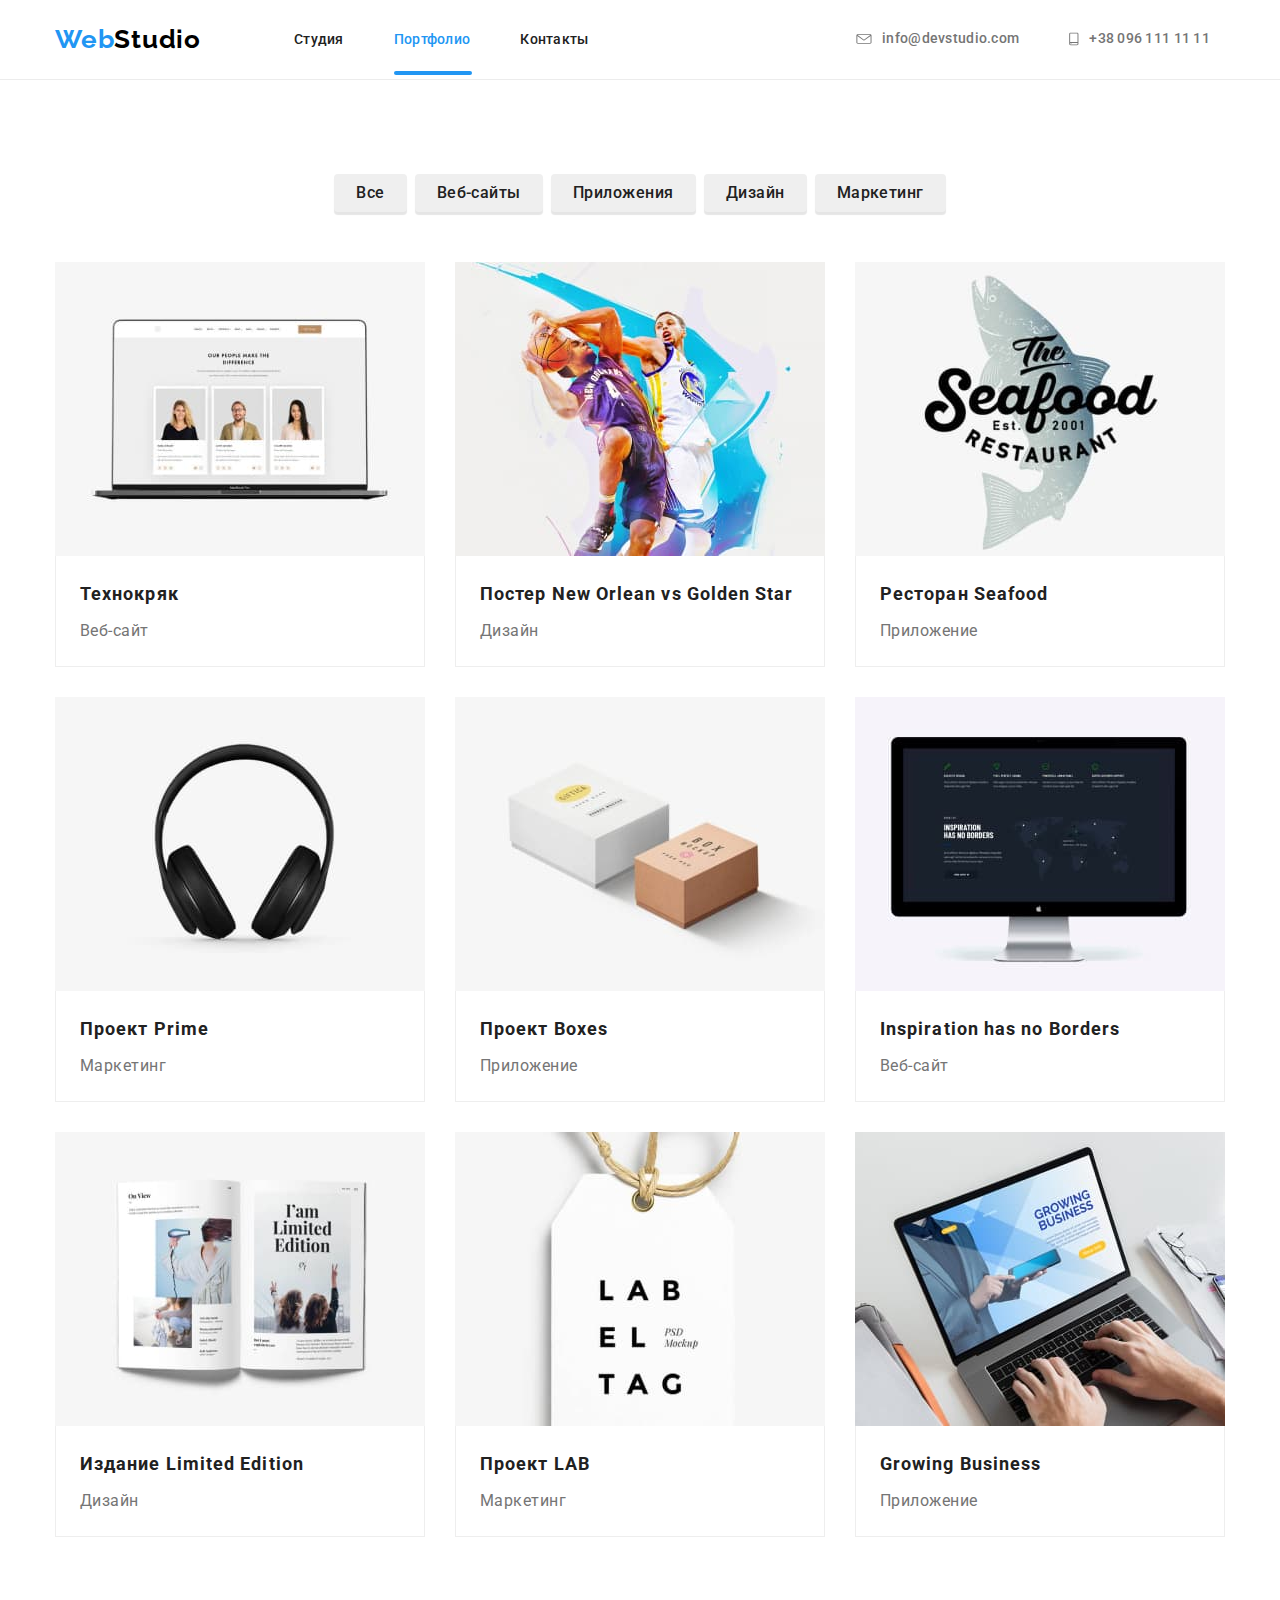
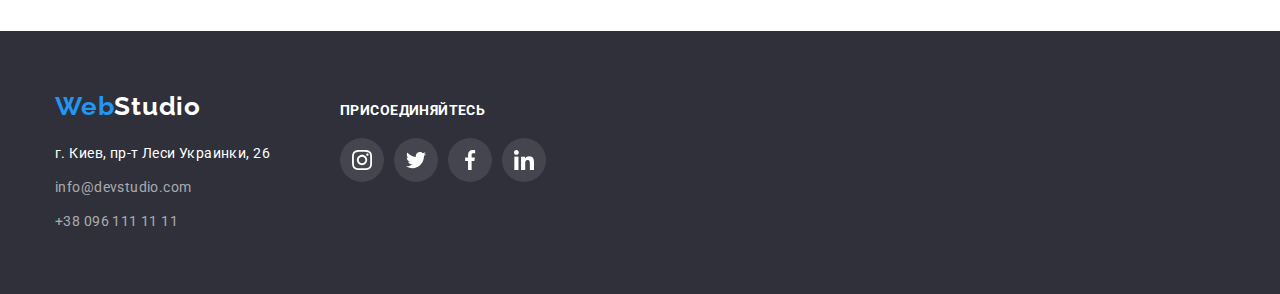
==== portfolio.html @ dc76d2a0 "add" ====
<!DOCTYPE html>
<html lang="ru">
  <head>
    
    <meta charset="UTF-8" />
    <meta http-equiv="X-UA-Compatible" content="IE=edge" />
    <meta name="viewport" content="width=device-width, initial-scale=1.0" />
    <title>portfolio</title>
    <link rel="preconnect" href="https://fonts.googleapis.com" />
    <link rel="preconnect" href="https://fonts.gstatic.com" crossorigin />
    <link
      href="https://fonts.googleapis.com/css2?family=Raleway:wght@700&family=Roboto:wght@400;500;700;900&display=swap"
      rel="stylesheet"
      />
      <link
      rel="stylesheet"
      href="https://cdn.jsdelivr.net/npm/modern-normalize@1.1.0/modern-normalize.min.css"
    />
    <link rel="stylesheet" href="./css/styles.css" />
  </head>
  <body>
   
    <!--header  -->

    <header class="portfolio-page-header">
      <div class="container header-container">
        <nav class="page-nav">
          <a class="logo-header link" href="./index.html" lang="en"
            >Web<span class="logo-color-header">Studio</span></a>
          <ul class="menu list">
            <li class="menu-item">
              <a class="menu-link link" href="./index.html">Студия</a>
            </li>
            <li class="menu-item">
              <a class="menu-link link current portfolio" href="">Портфолио</a>
            </li>
            <li class="menu-item">
              <a class="menu-link link" href="">Контакты</a>
            </li>
          </ul>
        </nav>

        <ul class="menu list">
          <li class="menu-item">
             <a class="contact-email link" href="mailto:info@devstudio.com">
            <svg class="social-list-icons" width="16" height="12">
              <use href="./images/sprite.svg#icon-envelope"></use>
            </svg> info@devstudio.com</a>
           
          </li>
          <li class="menu-item">
            <a class="contact-phone-number link" href="tel:+380961111111">
            <svg class="social-list-icons" width="10px" height="16px">
              <use href="./images/sprite.svg#icon-smartphone"></use>
            </svg>
            +38 096 111 11 11</a>
          </li>
        </ul>
      </div>
    </header>
   
    <!-- portfolio hero -->

    <main>
      <section class="section">
        <div class="container">
      <ul class="list portfolio-list-hero">
        <li class="portfolio-menu-item">
          <button class="portfolio-btn" type="button">Все</button>
        </li>
        <li class="portfolio-menu-item">
          <button class="portfolio-btn" type="button">Веб-сайты</button>
        </li>
        <li class="portfolio-menu-item">
          <button class="portfolio-btn" type="button">Приложения</button>
        </li>
        <li class="portfolio-menu-item">
          <button class="portfolio-btn" type="button">Дизайн</button>
        </li>
        <li class="portfolio-menu-item">
          <button class="portfolio-btn" type="button">Маркетинг</button>
        </li>
      </ul>
                 <!--========= portfolio projects====== -->

      <ul class="list portfolio-lists">
        <li class="portfolio-project-lists">
         <a class="link team-list-link-wrapper" href=""> 
          <div class="team-list-img-wrapper"> <img src="./images/portfolio/projects/технокряк.jpg" alt="технокряк" width="370"
          height="294"
        </li>
        <p class="overlay"> Ресурс пропонує комплексні пропозиції з різним рівнем функціоналу та сервісів. Все це дозволить відвідувачу отримати вичерпні відомості про компанію чи приватну особу.
        </p>
          </div> 
        <div class="project-name-cards">
          <h2 class="project-name">Технокряк</h2>
          <p class="project-category">Веб-сайт</p>
        </div> 
         </a>

        <li class="portfolio-project-lists">
         <a class="link" href=""> <img src="./images/portfolio/projects/постер.jpg" alt="постер" width="370" height="294" 
        </li>
        <div class="project-name-cards">
          <h2 class="project-name">Постер <span lang="en"> New Orlean vs Golden Star </span></h2>
          <p class="project-category">Дизайн</p>
        </div>
        </a>
        <li class="portfolio-project-lists">
          <a class="link" href=""> <img src="./images/portfolio/projects/лого-ресторана.jpg" alt="логотип лого-ресторана"
          width="370" height="294"
        </li>

        <div class="project-name-cards">
          <h2 class="project-name">Ресторан <span lang="en">Seafood</span></h2>
          <p class="project-category">Приложение</p>
        </div>
        </a>
        <li class="portfolio-project-lists">
          <a class="link" href=""> <img src="./images/portfolio/projects/прайм.jpg" alt="наушники" width="370" height="294"
        </li>
        <div class="project-name-cards">
          <h2 class="project-name">Проект <span lang="en">Prime</span></h2>
          <p class="project-category">Маркетинг</p>
        </div>
        </a>
        <li class="portfolio-project-lists">
          <a class="link" href=""> <img src="./images/portfolio/projects/коробки.jpg" alt="две коробки" width="370"
          height="294"
        </li>
        <div class="project-name-cards">
          <h2 class="project-name">Проект <span lang="en">Boxes</span></h2>
          <p class="project-category">Приложение</p>
        </div>
        </a>
        <li class="portfolio-project-lists">
          <a class="link" href=""> <img src="./images/portfolio/projects/вдохновление.jpg" alt="экран монитора" width="370"
          height="294"
        </li>
        <div class="project-name-cards">
          <h2 class="project-name" class="project-name" lang="en">Inspiration has no Borders</h2>
          <p class="project-category">Веб-сайт</p>
        </div>
        </a>
        <li class="portfolio-project-lists">
         <a class="link" href=""> <img src="./images/portfolio/projects/издание.jpg" alt="развернутый журнал" width="370"
          height="294"
        </li>
        <div class="project-name-cards">
          <h2 class="project-name">Издание <span lang="en">Limited Edition</span></h2>
          <p class="project-category">Дизайн</p>
        </div>
        </a>
        <li class="portfolio-project-lists">
         <a class="link" href=""> <img src="./images/portfolio/projects/лаб.jpg" alt="брелок логотип" width="370"
          height="294"
        </li>
        <div class="project-name-cards">
          <h2 class="project-name">Проект <span lang="en">LAB</span></h2>
          <p class="project-category">Маркетинг</p>
        </div>
        </a>
        <li class="portfolio-project-lists">
          <a class="link" href=""> <img src="./images/portfolio/projects/макбук.jpg" alt="работающий макбук" width="370"
          height="294"
        </li>
        <div class="project-name-cards">
          <h2 class="project-name" lang="en">Growing Business</h2>
          <p class="project-category">Приложение</p>
        </div>
        </a>
      </ul>
      </div>
      </section>
    </main>
    
                      <!-- footer -->

    <footer class="footer-color">
      <div class="container footer-container">
        <div>
      <a class="logo-footer" href="WebStudio./index.html" lang="en"
        >Web<span class="logo-color-footer">Studio</span>
      </a>

      <address>
        <ul class="list-menu">
          <li class="footer-menu-item">
            <a
              class="contacts link"
              href="https://goo.gl/maps/xcYjVPtmM2zp14ST6"
              target="_blank"
              rel="noopener noreferrer"
              >г. Киев, пр-т Леси Украинки, 26</a
            >
          </li>
          <li class="footer-menu-item">
            <a class="contact-detail link" href="mailto:info@devstudio.com">info@devstudio.com</a>
          </li>
          <li class="footer-menu-item">
            <a class="contact-detail link" href="tel:+380961111111">+38 096 111 11 11</a>
          </li>
        </ul>
      </address>
       </div>
      <div class="footer-social-list-container">
          <p class="footer-paragraph">Присоединяйтесь</p>
          <ul class="footer-social-list">
            <li class="footer-social-list-item">
              <a href="" class="footer-social-list-link">
                <svg class="footer-social-list-icon" width="20" height="20">
                  <use href="./images/sprite.svg#icon-instagram"></use>
                </svg>
              </a>
            </li>
            <li class="footer-social-list-item">
              <a href="" class="footer-social-list-link">
                <svg class="footer-social-list-icon" width="20" height="20">
                  <use href="./images/sprite.svg#icon-twitter"></use>
                </svg>
              </a>
            </li>
            <li class="footer-social-list-item">
              <a href="" class="footer-social-list-link">
                <svg class="footer-social-list-icon" width="20" height="20">
                  <use href="./images/sprite.svg#icon-facebook"></use>
                </svg>
              </a>
            </li>
            <li class="footer-social-list-item">
              <a href="" class="footer-social-list-link">
                <svg class="footer-social-list-icon" width="20" height="20">
                  <use href="./images/sprite.svg#icon-linkedin"></use>
                </svg>
              </a>
            </li>
          </ul>
        </div>
      </div>
    </footer>
    </div>
  </body>
</html>
---- css/styles.css ----
:root {
  --primary-font: 'Roboto', sans-serif;
  --accent-color: #2196f3;
  --transition-dur-and-fun: 250ms cubic-bezier(0.4, 0, 0.2, 1);
}
h1,
h2,
h3,
h4,
p {
  margin-top: 0;
  margin-bottom: 0;
}
ul,
ol {
  margin-top: 0;
  margin-bottom: 0;
  padding-left: 0;
}

img {
  display: block;
}

button {
  cursor: pointer;
}

.section {
  padding-top: 94px;
  padding-bottom: 94px;
}

.list {
  list-style: none;
}
.link {
  text-decoration: none;
}
body {
  font-family: var(--primary-font);
}

.container {
  width: 1200px;
  margin-left: auto;
  margin-right: auto;
  padding-left: 15px;
  padding-right: 15px;
}

/*===== DOCUMENT PAGE ======*/

/* ======== DOCUMENT HEADER ==========*/
.page-header {
  padding-bottom: 24px;
  padding-top: 24px;
  border-bottom: 1px solid #ececec;
}

.header-container {
  display: flex;
  align-items: center;
}

.page-nav {
  display: flex;
  align-items: center;
}

.logo-header {
  font-family: 'Raleway', sans-serif;
  font-weight: 700;
  font-size: 26px;
  line-height: 1.19;
  letter-spacing: 0.03em;
  color: var(--accent-color);
  text-decoration: none;
  margin-right: 93px;
}

.logo-color-header {
  color: #000000;
  /* padding-top: 24px;
        padding-bottom: 24px; */
}

.menu {
  display: flex;
  align-items: center;
  margin-left: auto;
}

.menu-link.current {
  color: var(--accent-color);
}

.menu-item:not(:last-child) {
  margin-right: 50px;
  align-items: center;
}

.menu-link {
  position: relative;
  font-weight: 500;
  font-size: 14px;
  line-height: 1.14;
  letter-spacing: 0.02em;
  color: #212121;
  transition: color var(--transition-dur-and-fun);
}
.menu-link:hover,
.menu-link:focus {
  color: var(--accent-color);
  transition: color var(--transition-dur-and-fun);
}

.current {
  color: var(--accent-color);
}

.contact-email {
  align-items: center;
  font-size: 14px;
  line-height: 1.14;
  letter-spacing: 0.02em;
  color: #757575;
  transition: color var(--transition-dur-and-fun);
}
.contact-email:hover,
.contact-email:focus {
  color: var(--accent-color);
  /* transition: color var(--transition-dur-and-fun); */
}

.contact-phone-number {
  font-size: 14px;
  line-height: 1.14;
  letter-spacing: 0.02em;
  color: #757575;
  padding-right: 15px;
  transition: color var(--transition-dur-and-fun);
}

.contact-phone-number:hover,
.contact-phone-number:focus {
  color: var(--accent-color);
  transition: color var(--transition-dur-and-fun);
}

.social-list-icons {
  align-items: center;
  margin-right: 10px;
  fill: currentColor;
  transition: color var(--transition-dur-and-fun);
}
.social-list-item {
  /* margin-right: 10px; */
  width: 44px;
  height: 44px;
}

.social-list-icons:hover,
.social-list-icons:focus {
  fill: var(--accent-color);
  transition: color var(--transition-dur-and-fun);
}

.studio::after {
  display: block;
  width: 48px;
  height: 4px;
  background-color: #2196f3;
  border-radius: 2px;
  content: '';
  position: absolute;
  bottom: -28px;
}

/* ================  HERO   ========== */

.modal-btn {
  padding-top: 8px;
  padding-bottom: 8px;
  padding-right: 37px;
  padding-left: 37px;
  font-weight: 700;
  font-size: 16px;
  line-height: 1.87;
  color: #ffffff;
  background: var(--accent-color);
  font-family: inherit;
  letter-spacing: 0.06em;
  border-radius: 4px;
  margin-top: 30px;
  transition: var(--transition-dur-and-fun);
  border: none;
}
.modal-btn:hover,
.modal-btn:focus {
  background-color: #188ce8;
  box-shadow: 0px 4px 4px rgba(0, 0, 0, 0.15);
  border-radius: 4px;
  transition: var(--transition-dur-and-fun);
}

.hero-title {
  font-weight: 900;
  font-size: 44px;
  line-height: 1.36;
  letter-spacing: 0.06em;
  text-transform: uppercase;
  color: #ffffff;
  margin-left: auto;
  margin-right: auto;
  width: 691px;
}
.color-hero {
  background: #2f303a;
}

.hero-section {
  padding-top: 200px;
  padding-bottom: 200px;
  text-align: center;
  background-image: linear-gradient(rgba(47, 48, 58, 0.4), rgba(47, 48, 58, 0.4)),
    url(../images/header-image/header-img.jpg);
  background-size: cover;
  background-color: #c4c4c4;
  max-width: 1600px;
  margin: 0 auto;
}

/* ===============  ADVANTAGES   =========== */

.list-advantages {
  margin: 0;
  padding: 0;
  list-style: none;
  gap: 30px;
}

.visually-hidden {
  position: absolute;
  width: 1px;
  height: 1px;
  margin: -1px;
  border: 0;
  padding: 0;

  white-space: nowrap;
  clip-path: inset(100%);
  clip: rect(0 0 0 0);
  overflow: hidden;
}

.icon-advantage-container {
  display: flex;
  align-items: center;
  justify-content: center;
  border-radius: 4px;
  height: 120px;
  margin-bottom: 25px;
  background: #f5f4fa;
}

.icon-advantage {
  width: 70px;
  height: 70px;
}

.advantages-description {
  width: 270px;
}
.emoloyees-section {
  padding-top: 94px;
  padding-bottom: 94px;
}

.subtitle {
  font-weight: 700;
  font-size: 14px;
  line-height: 1.14;
  letter-spacing: 0.03em;
  text-transform: uppercase;
  color: #212121;
  margin-bottom: 10px;
}

.subtitle-text {
  line-height: 1.71;
  color: #757575;
}

.list {
  justify-content: center;
  display: flex;
}

/*============= WHAT WE ARE DOING ============*/

.what-we-do {
  padding-top: 0;
}

.business-subheading {
  text-align: center;
  margin-bottom: 50px;
  font-size: 36px;
  line-height: 1.17;
  text-align: center;
  letter-spacing: 0.03em;
  color: #212121;
}

.do-list {
  justify-content: center;
  display: flex;
  gap: 30px;
  list-style: none;
}

/* =============  OUR TEAM  ========= */

.team-section {
  background-color: #f5f4fa;
}

.employees-list {
  list-style: none;
}

.team-container {
  width: 1200px;
  margin-left: auto;
  margin-right: auto;
  padding-left: 15px;
  padding-right: 15px;
  background: #f5f4fa;
}

.employees-title {
  font-size: 36px;
  line-height: 1.7;
  text-align: center;
  letter-spacing: 0.03em;
  color: #212121;
  margin-bottom: 50px;
  text-align: center;
  margin-bottom: 50px;
}

.employees-list {
  display: flex;
  flex-wrap: wrap;
  gap: 30px;
  /* padding-bottom: 94px; */
}

.employees-card {
  flex-basis: calc((100% - 90px) / 4);
}

.empolyees-card-description {
  padding-top: 30px;
  padding-bottom: 30px;
  text-align: center;
  background-color: #ffffff;
}

.names {
  font-weight: 500;
  font-size: 16px;
  line-height: 1.19;
  letter-spacing: 0.03em;
  color: #212121;
  margin-bottom: 12px;
}

.position {
  line-height: 1.19;
  letter-spacing: 0.03em;
  color: #757575;
  margin-bottom: 16px;
}
.social-list {
  display: flex;
  justify-content: center;
  gap: 10px;
  list-style: none;
}

.social-list-link {
  display: flex;
  align-items: center;
  justify-content: center;
  width: 100%;
  height: 100%;
  border-radius: 50%;
  background-color: #ffffff;
  transition: background-color var(--transition-dur-and-fun);
}
.social-list-link:hover,
.social-list-link:focus {
  background-color: #2196f3;
  /* transition: var(--transition-dur-and-fun); */
}

.social-list-link:hover .social-list-icon,
.social-list-link:focus .social-list-icon {
  fill: #ffffff;
  cursor: pointer;
  /* transition: var(--transition-dur-and-fun); */
}

.social-list-icon {
  fill: #afb1b8;
  transition: fill var(--transition-dur-and-fun);
}

/* CONSTANT CLIENTS */

.constant-clients {
  padding-top: 94px;
  padding-bottom: 94px;
}

.constant-client-list {
  display: flex;
  justify-content: center;
  list-style: none;
}

.client-list-icon {
  width: 170px;
  height: 92px;
  transition: fill var(--transition-dur-and-fun);
}

.client-list-link {
  display: flex;
  justify-content: center;
  align-items: center;
  border: 1px solid #afb1b8;
  border-radius: 4px;
  fill: #afb1b8;
  transition: border-color var(--transition-dur-and-fun);
}

.client-list-link:hover .client-list-icon,
.client-list-link:focus .client-list-icon {
  fill: #2196f3;
  cursor: pointer;
  transition: fill var(--transition-dur-and-fun);
}

.client-list-link:hover,
.client-list-link:focus {
  border-color: #2196f3;
}

.constant-client-item:not(:last-child) {
  margin-right: 30px;
}

/* ========END OF CONSTANT CLIETNS========== */

/* ===========   FOOTER  ========= */

.footer-container {
  display: flex;
  align-items: baseline;
}

.list-menu {
  list-style: none;
}

.footer-menu-item:not(:last-child) {
  margin-bottom: 10px;
}

.logo-footer {
  font-family: 'Raleway', sans-serif;
  font-weight: 700;
  font-size: 26px;
  line-height: 1.19;
  letter-spacing: 0.03em;
  color: var(--accent-color);
  text-decoration: none;
  margin-bottom: 20px;
  display: block;
}

.contacts {
  font-style: normal;
  font-size: 14px;
  line-height: 1.71;
  letter-spacing: 0.03em;
  color: #ffffff;
  transition: color var(--transition-dur-and-fun), background var(--transition-dur-and-fun);
}
.contacts:hover,
.contacts:focus {
  color: var(--accent-color);
  transition: var(--transition-dur-and-fun);
}
.logo-color-footer {
  color: #ffffff;
}
.contact-detail {
  font-style: normal;
  font-size: 14px;
  line-height: 1.71;
  letter-spacing: 0.03em;
  color: rgba(255, 255, 255, 0.6);
  transition: color var(--transition-dur-and-fun), background var(--transition-dur-and-fun);
}

.contact-detail:hover,
.contact-detail:focus {
  color: var(--accent-color);
  transition: var(--transition-dur-and-fun);
}

.footer-color {
  background: #2f303a;
  padding-top: 60px;
  padding-bottom: 60px;
}

.footer-social-list-container {
  margin-left: 70px;
}

.footer-social-list-item {
  list-style: none;
}
.footer-paragraph {
  font-weight: 700;
  font-size: 14px;
  line-height: 16px;
  letter-spacing: 0.03em;
  text-transform: uppercase;
  color: #ffffff;
  padding-bottom: 20px;
}

.footer-social-list {
  display: flex;
  justify-content: center;
  gap: 10px;
}

.footer-social-list-link {
  display: flex;
  justify-content: center;
  align-items: center;
  width: 44px;
  height: 44px;
  border-radius: 50%;
  background-color: rgba(255, 255, 255, 0.1);
  transition: background var(--transition-dur-and-fun);
}

.footer-social-list-icon {
  fill: #ffffff;
}
.footer-social-list-link:hover,
.footer-social-list-link:focus {
  background-color: var(--accent-color);
  transition: var(--transition-dur-and-fun);
}

/*======== END OF DOCUMENT PAGE ========*/

/* ======= === PORTFOLIO PAGE === ======== */

/*    =========Portfolio Header =========== */

.menu-link {
  font-weight: 500;
  font-size: 14px;
  line-height: 1.14;
  letter-spacing: 0.02em;
  color: #212121;
  position: relative;
}

.portfolio-page-header {
  padding-top: 24px;
  border-bottom: 1px solid #ececec;
  padding-bottom: 24px;
}

.contact-phone-number {
  font-weight: 500;
  font-size: 14px;
  line-height: 1.14;
  letter-spacing: 0.02em;
  color: #757575;
  display: flex;
  align-items: center;
}

.contact-email {
  font-weight: 500;
  font-size: 14px;
  line-height: 1.14;
  letter-spacing: 0.02em;
  color: #757575;
  display: flex;
  align-items: center;
}

.portfolio::after {
  display: block;
  width: 78px;
  height: 4px;
  background-color: #2196f3;
  border-radius: 2px;
  content: '';
  position: absolute;
  bottom: -28px;
}

.social-list-icons {
  align-items: center;
  margin-right: 10px;
  fill: currentColor;
}

/* ======End Of Portfolio Header======= */

/* =============  =======  PORTFOLIO HERO  ======   ============ */

.portfolio-list-hero {
  margin-bottom: 50px;
  border: none;
}

.portfolio-menu-item:not(:last-child) {
  margin-right: 8px;
}

.portfolio-btn {
  font-weight: 500;
  font-size: 16px;
  line-height: 1.62;
  letter-spacing: 0.03em;
  color: #212121;
  font-family: inherit;
  padding-top: 6px;
  padding-bottom: 6px;
  padding-right: 22px;
  padding-left: 22px;
  border: none;
  border-radius: 4px;
  box-shadow: 0px 3px 1px rgba(0, 0, 0, 0.1);
  transition: color var(--transition-dur-and-fun), background var(--transition-dur-and-fun),
    box-shadow var(--transition-dur-and-fun);
}

portfolio-btn:not(:last-child) {
  margin-right: 8px;
}
.portfolio-btn:hover,
.portfolio-btn:focus {
  color: #ffffff;
  background: var(--accent-color);
  box-shadow: 0px 1px 1px rgba(0, 0, 0, 0.12), 0px 4px 4px rgba(0, 0, 0, 0.06),
    1px 4px 6px rgba(0, 0, 0, 0.16);
  border-radius: 4px;
  transition: color var(--transition-dur-and-fun), background var(--transition-dur-and-fun),
    box-shadow var(--transition-dur-and-fun);
}

/* ======== PORTFOLIO PROJECTS =========*/

.overlay {
  position: absolute;
  overflow-y: scroll;
  transform: translate(0, 100%);
  transition: transform var(--transition-dur-and-fun);
  left: 0;
  top: 0;
  font-size: 18px;
  line-height: 1.56;
  letter-spacing: 0.03em;
  padding-top: 61px;
  padding-bottom: 65px;
  padding-right: 24px;
  padding-left: 24px;
  width: 100%;
  height: 100%;
  color: #ffffff;
  background-color: rgba(33, 150, 243, 0.9);
}

.team-list-link-wrapper {
  transition: background var(--transition-dur-and-fun);
  /* box-shadow: 0px 1px 1px rgba(0, 0, 0, 0.12), 0px 4px 4px rgba(0, 0, 0, 0.06),
    1px 4px 6px rgba(0, 0, 0, 0.16); */
}

.team-list-link-wrapper:hover,
.team-list-link-wrapper:focus {
  display: block;
  box-shadow: 0px 1px 1px rgba(0, 0, 0, 0.12), 0px 4px 4px rgba(0, 0, 0, 0.06),
    1px 4px 6px rgba(0, 0, 0, 0.16);
}

.team-list-link-wrapper:hover .overlay,
.team-list-link-wrapper:focus .overlay {
  transform: translate(0, 0);
}

.portfolio-project-lists {
  flex-basis: calc((100% - 60px) / 3);
  position: relative;
}

.team-list-img-wrapper {
  position: relative;
  overflow: hidden;
}

.portfolio-lists {
  display: flex;
  flex-wrap: wrap;
  gap: 30px;
}

.project-name-cards {
  border: 1px solid #eeeeee;
  border-top: none;
  padding-top: 20px;
  padding-left: 24px;
  padding-right: 24px;
  padding-bottom: 20px;
}

.project-name {
  font-weight: 700;
  font-size: 18px;
  line-height: 2;
  letter-spacing: 0.06em;
  color: #212121;
  margin-bottom: 4px;
}

.project-category {
  line-height: 1.88;
  letter-spacing: 0.03em;
  color: #757575;
}
/* .link {
    transition: color var(--transition-dur-and-fun)
} */

/* ======== ======  END OF PORTFOLIO  PAGE ====== ========== */

/* ===== MODAL WINDOW =====*/
.backdrop {
  position: fixed;
  top: 0;
  left: 0;
  z-index: 100;
  width: 100%;
  height: 100%;
  background-color: rgba(0, 0, 0, 0.2);
  transition: opacity var(--transition-dur-and-fun), visibility var(--transition-dur-and-fun);
}

.backdrop.is-hidden {
  opacity: 0;
  visibility: hidden;
  pointer-events: none;
}

.modal {
  position: absolute;
  top: 50%;
  left: 50%;
  transform: translate(-50%, -50%);
  width: 528px;
  height: 581px;
  background-color: #ffffff;
  box-shadow: 0px 1px 3px rgba(0, 0, 0, 0.12), 0px 1px 1px rgba(0, 0, 0, 0.14),
    0px 2px 1px rgba(0, 0, 0, 0.2);
  border-radius: 4px;
  padding: 40px;
}

.modal-close-btn {
  position: absolute;
  top: 10px;
  right: 10px;
  display: flex;
  justify-content: center;
  align-items: center;
  width: 30px;
  height: 30px;
  border-radius: 50%;
  background-color: #ffffff;
  border: 1px solid rgba(0, 0, 0, 0.1);
  padding: 0;
  transition: border-color var(--transition-dur-and-fun);
}
.modal-close-btn:hover,
.modal-close-btn:focus {
  fill: var(--accent-color);
  transition: fill var(--accent-color);
}

.button {
  transition: fill var(--transition-dur-and-fun);
  position: absolute;
  top: 8px;
  right: 8px;
  border: 1px solid rgba(0, 0, 0, 0.1);
  background-color: #ffffff;
  border-radius: 50%;
}

.modal-close-btn:hover .modal-close-btn-icon,
.modal-close-btn:focus .modal-close-btn-icon {
  fill: var(--accent-color);
}

/* ==== / MODAL WINDOW ====*/

/* ======MODAL FORM ======= */

.modal-window-text {
  font-weight: 700;
  font-size: 20px;
  line-height: 23px;
  text-align: center;
  letter-spacing: 0.03em;
  color: #212121;
  margin-bottom: 12px;
}

.modal-form {
  display: flex;
  flex-direction: column;
}
.modal-form-field {
  margin-bottom: 10px;
}

.modal-form-input-desc {
  display: block;
  font-size: 12px;
  line-height: 1.17;
  letter-spacing: 0.01em;
  color: #757575;
  margin-bottom: 4px;
}

.modal-form-input-wrapper {
  position: relative;
  display: block;
}

.modal-form-input {
  width: 100%;
  height: 40px;
  border: 1px solid rgba(33, 33, 33, 0.2);
  border-radius: 4px;
  padding-left: 42px;
  color: #000000;
  transition: border-color var(--transition-dur-and-fun);
}

.modal-form-input:focus {
  border-color: var(--accent-color);
  outline: none;
}

.modal-form-input-icon {
  position: absolute;
  top: 50%;
  left: 12px;
  transform: translateY(-50%);
  display: block;
  width: 18px;
  height: 18px;
  transition: fill var(--transition-dur-and-fun);
}

.modal-form-input:focus + .modal-form-input-icon {
  fill: var(--accent-color);
}

.modal-form-message {
  font-size: 12px;
  resize: none;
  width: 100%;
  height: 120px;
  padding: 12px;
  transition: border-color var(--transition-dur-and-fun);
  border-radius: 4px;
}

.modal-form-message::placeholder {
  color: rgba(117, 117, 117, 0.5);
}

.modal-form-message:focus {
  outline: none;
  border-color: var(--accent-color);
}

.modal-form-check-desc {
  display: flex;
  align-items: center;
  font-size: 14px;
  margin-bottom: 30px;
}

.modal-form-check-desc::before {
  content: '';
  display: block;
  width: 16px;
  height: 15px;
  border: 1px solid #212121;
  cursor: pointer;
  border-radius: 4px;
  margin-right: 7px;
}

.modal-form-check:checked + .modal-form-check-desc::before {
  background-color: var(--accent-color);
  background-image: url(../images/modal-window/Vector.png);
  background-origin: border-box;
  background-repeat: no-repeat;
  background-position: center;
  border: none;
}

.modal-form-check:focus + .modal-form-check-desc::before {
  outline: var(--accent-color);
}

.modal-form-submit {
  align-self: center;
  min-width: 150px;
  height: 50px;
  line-height: 1.87;
  color: #ffffff;
  background: var(--accent-color);
  font-family: inherit;
  letter-spacing: 0.06em;
  border-radius: 4px;
  border: none;
  transition: var(--transition-dur-and-fun);
  box-shadow: 0px 4px 4px rgba(0, 0, 0, 0.15);
}

.modal-form-submit:focus {
  background-color: #188ce8;
  box-shadow: 0px 4px 4px rgba(0, 0, 0, 0.15);
}

.agree-to-subscription {
  font-size: 14px;
  line-height: 1.71;
  letter-spacing: 0.03em;
  color: #757575;
}

.accept-terms-link {
  font-size: 14px;
  line-height: 1.7;
  letter-spacing: 0.03em;
  text-decoration-line: underline;
  color: #2196f3;
}

/* ====== / MODAL FORM ======= */

/* <!-- ==== Subscribtion to the newsletter (footer) ==== --> */
.footer-subscribe-to-newsletter {
  font-weight: 700;
  font-size: 14px;
  line-height: 16px;
  letter-spacing: 0.03em;
  text-transform: uppercase;
  color: #ffffff;
  margin-bottom: 20px;
}

.footer-subscription-container {
  align-items: center;
  margin-left: auto;
  background-color: #2f303a;
}

.footer-subscription-button {
  padding: 10px 28px;
  padding-top: 6px;
  padding-bottom: 8px;
  background: #2196f3;
  box-shadow: 0px 4px 4px rgba(0, 0, 0, 0.15);
  border-radius: 4px;
  margin-left: 12px;
  font-weight: 700;
  font-size: 16px;
  line-height: 1.88;
  color: #ffffff;
  letter-spacing: 0.06em;
  /* display: flex;
  align-items: center; */
}

.footer-form-input {
  height: 50px;
  width: 358px;
  padding: 15px;
  font-weight: 400;
  font-size: 16px;
  line-height: 1.25;
  letter-spacing: 0.03em;
  background-color: transparent;
  color: rgba(255, 255, 255, 0.6);
  border: 1px solid rgba(255, 255, 255, 0.3);
  border-radius: 4px;
  filter: drop-shadow(0px 4px 4px rgba(0, 0, 0, 0.15));
}

.footer-form-lable {
  border-radius: 4px;
}

.footer-submit-btn-icon {
  margin-left: 10px;
}
/* <!-- ==== / End of Subscribtion to the newsletter (footer)==== --> */
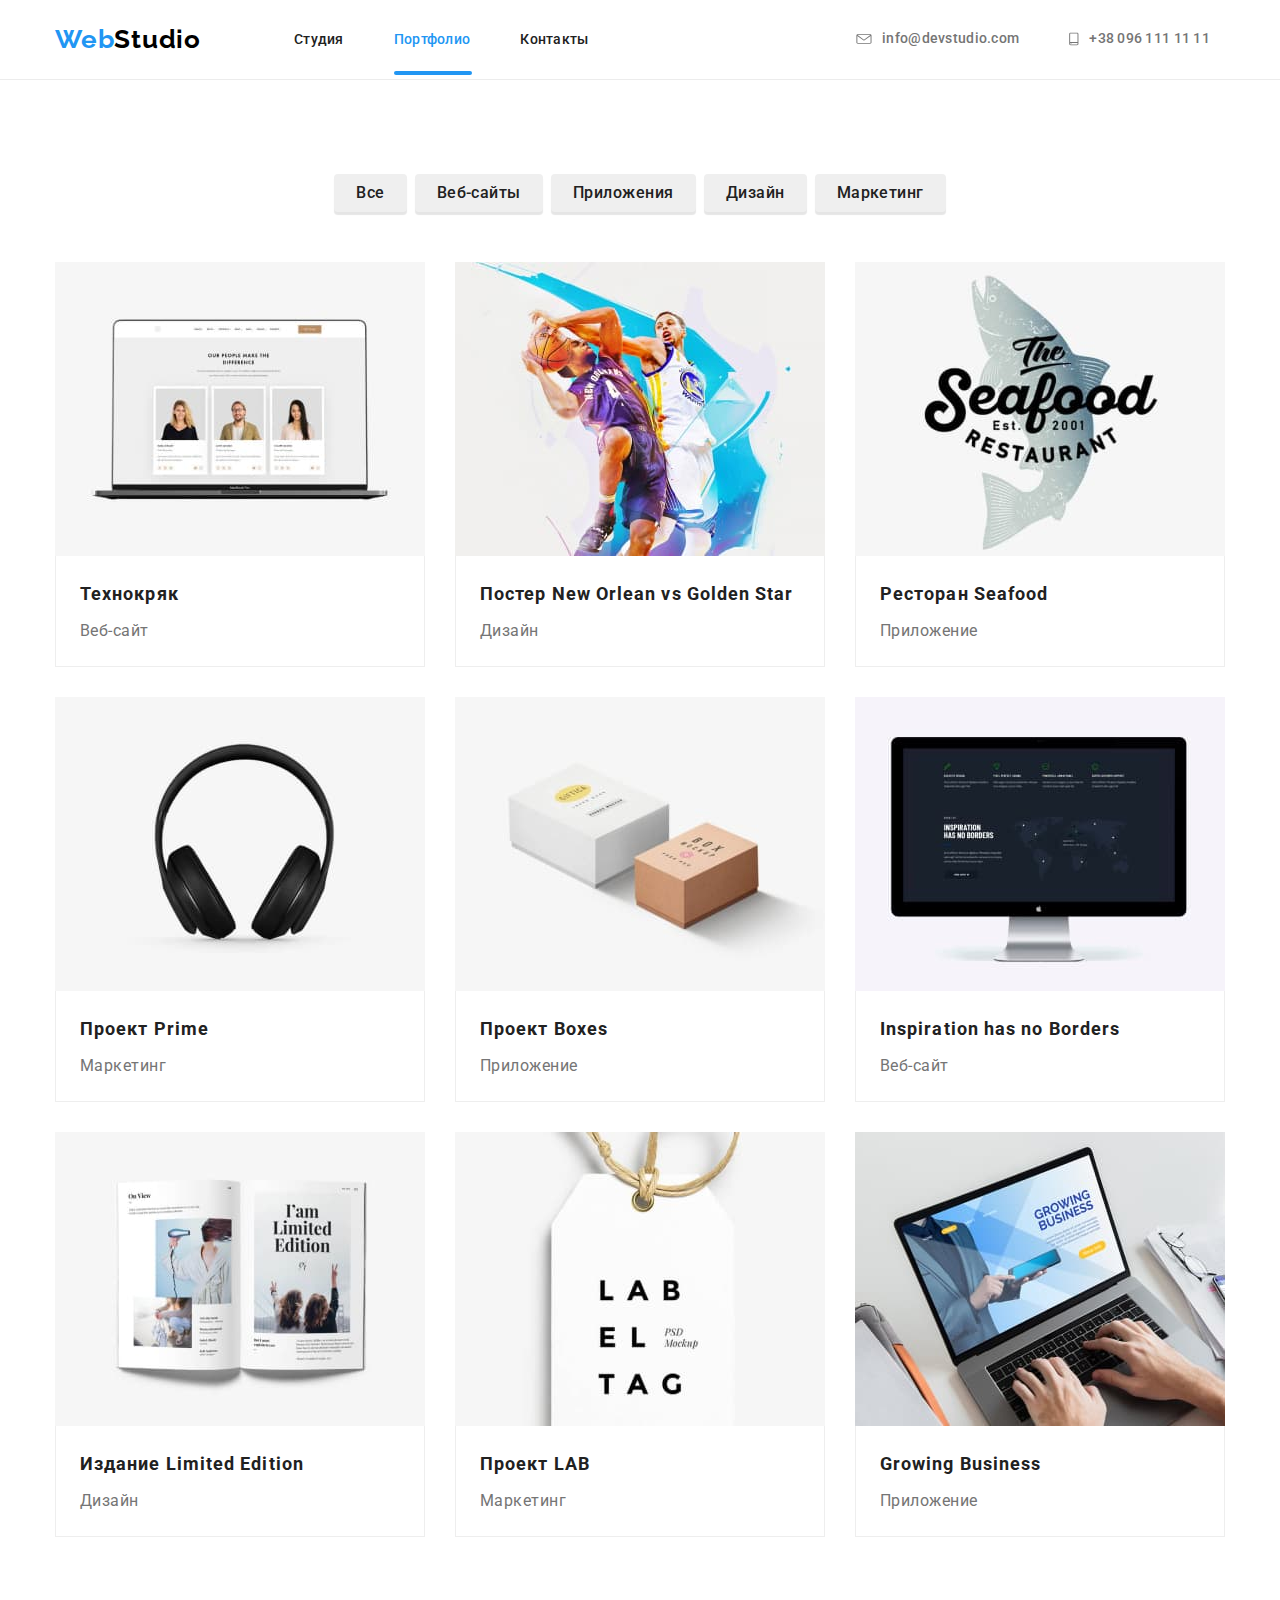
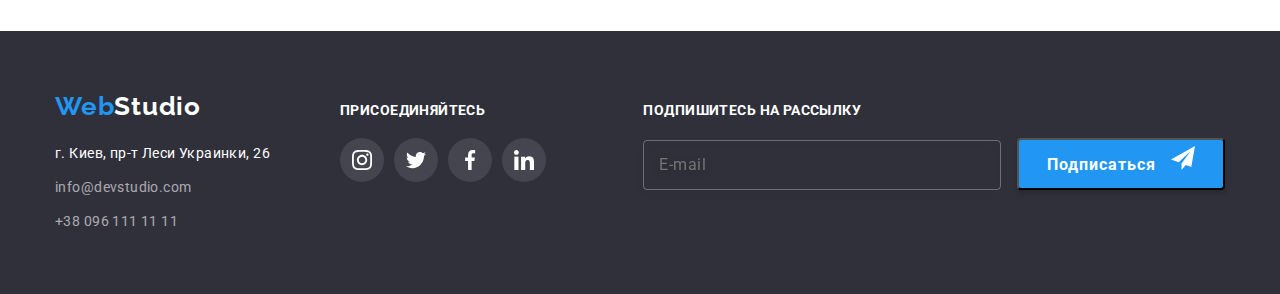
==== commit 9ddfd899: "add" ====
--- a/portfolio.html
+++ b/portfolio.html
@@ -16,7 +16,8 @@
       rel="stylesheet"
       href="https://cdn.jsdelivr.net/npm/modern-normalize@1.1.0/modern-normalize.min.css"
     />
-    <link rel="stylesheet" href="./css/styles.css" />
+    
+    <link rel="stylesheet" href="./css/main.min.css" />
   </head>
   <body>
    
@@ -236,6 +237,22 @@
             </li>
           </ul>
         </div>
+        <!-- ==== Subscribtion to the newsletter (footer) ==== -->
+     <div class="footer-subscription-container"> 
+      <p class="footer-subscribe-to-newsletter">подпишитесь на рассылку</p>
+       <form class="footer-form">
+  <label class="footer-form-label">
+    <input type="email" class="footer-form-input" name="mail" placeholder="E-mail">
+  </label>
+
+  <button class="footer-subscription-button" type="submit">Подписаться <svg class="footer-submit-btn-icon" width="24" height="24"> <use href="./images/sprite.svg#icon-subscribe"></use>
+        </svg> 
+  </button>
+</form>
+      </div>
+    </div>
+    </footer>
+                   <!-- ==== / End of Subscribtion to the newsletter (footer)==== -->
       </div>
     </footer>
     </div>
--- a/css/main.min.css
+++ b/css/main.min.css
@@ -0,0 +1 @@
+:root{--primary-font: "Roboto", sans-serif;--accent-color: #2196f3;--transition-dur-and-fun: 250ms cubic-bezier(0.4, 0, 0.2, 1)}.visually-hidden{position:absolute;width:1px;height:1px;margin:-1px;border:0;padding:0}h1,h2,h3,h4,p{margin-top:0;margin-bottom:0}ul,ol{margin-top:0;margin-bottom:0;padding-left:0}img{display:block}button{cursor:pointer}.list{list-style:none}.link{text-decoration:none}body{font-family:var(--primary-font)}.section{padding-top:94px;padding-bottom:94px}.container{width:1200px;margin-left:auto;margin-right:auto;padding-left:15px;padding-right:15px}.modal-btn{padding-top:8px;padding-bottom:8px;padding-right:37px;padding-left:37px;font-weight:700;font-size:16px;line-height:1.87;color:#fff;background:var(--accent-color);font-family:inherit;letter-spacing:.06em;border-radius:4px;margin-top:30px;transition:var(--transition-dur-and-fun);border:none}.modal-btn:hover,.modal-btn:focus{background-color:#188ce8;box-shadow:0px 4px 4px rgba(0,0,0,.15);border-radius:4px;transition:var(--transition-dur-and-fun)}.page-header{padding-bottom:24px;padding-top:24px;border-bottom:1px solid #ececec}.header-container{display:flex;align-items:center}.page-nav{display:flex;align-items:center}.logo-header{font-family:"Raleway",sans-serif;font-weight:700;font-size:26px;line-height:1.19;letter-spacing:.03em;color:var(--accent-color);text-decoration:none;margin-right:93px}.logo-color-header{color:#000}.menu{display:flex;align-items:center;margin-left:auto}.menu-link.current{color:var(--accent-color)}.menu-item:not(:last-child){margin-right:50px;align-items:center}.menu-link{position:relative;font-weight:500;font-size:14px;line-height:1.14;letter-spacing:.02em;color:#212121;transition:color var(--transition-dur-and-fun)}.menu-link:hover,.menu-link:focus{color:var(--accent-color);transition:color var(--transition-dur-and-fun)}.current{color:var(--accent-color)}.contact-email{align-items:center;font-size:14px;line-height:1.14;letter-spacing:.02em;color:#757575;transition:color var(--transition-dur-and-fun)}.contact-email:hover,.contact-email:focus{color:var(--accent-color)}.contact-phone-number{font-size:14px;line-height:1.14;letter-spacing:.02em;color:#757575;padding-right:15px;transition:color var(--transition-dur-and-fun)}.contact-phone-number:hover,.contact-phone-number:focus{color:var(--accent-color);transition:color var(--transition-dur-and-fun)}.social-list-icons{align-items:center;margin-right:10px;fill:currentColor;transition:color var(--transition-dur-and-fun)}.social-list-item{width:44px;height:44px}.social-list-icons:hover,.social-list-icons:focus{fill:var(--accent-color);transition:color var(--transition-dur-and-fun)}.studio::after{display:block;width:48px;height:4px;background-color:#2196f3;border-radius:2px;content:"";position:absolute;bottom:-28px}.hero-title{font-weight:900;font-size:44px;line-height:1.36;letter-spacing:.06em;text-transform:uppercase;color:#fff;margin-left:auto;margin-right:auto;width:691px}.color-hero{background:#2f303a}.hero-section{padding-top:200px;padding-bottom:200px;text-align:center;background-image:linear-gradient(rgba(47, 48, 58, 0.4), rgba(47, 48, 58, 0.4)),url(../images/header-image/header-img.jpg);background-size:cover;background-color:#c4c4c4;max-width:1600px;margin:0 auto}.visually-hidden{position:absolute;width:1px;height:1px;margin:-1px;border:0;padding:0;white-space:nowrap;clip-path:inset(100%);clip:rect(0 0 0 0);overflow:hidden}.list-advantages{margin:0;padding:0;list-style:none;gap:30px}.icon-advantage-container{display:flex;align-items:center;justify-content:center;border-radius:4px;height:120px;margin-bottom:25px;background:#f5f4fa}.icon-advantage{width:70px;height:70px}.advantages-description{width:270px}.emoloyees-section{padding-top:94px;padding-bottom:94px}.subtitle{font-weight:700;font-size:14px;line-height:1.14;letter-spacing:.03em;text-transform:uppercase;color:#212121;margin-bottom:10px}.subtitle-text{line-height:1.71;color:#757575}.list{justify-content:center;display:flex}.what-we-do{padding-top:0}.business-subheading{text-align:center;margin-bottom:50px;font-size:36px;line-height:1.17;text-align:center;letter-spacing:.03em;color:#212121}.do-list{justify-content:center;display:flex;gap:30px;list-style:none}.team-section{background-color:#f5f4fa}.employees-list{list-style:none}.team-container{width:1200px;margin-left:auto;margin-right:auto;padding-left:15px;padding-right:15px;background:#f5f4fa}.employees-title{font-size:36px;line-height:1.7;text-align:center;letter-spacing:.03em;color:#212121;margin-bottom:50px;text-align:center;margin-bottom:50px}.employees-list{display:flex;flex-wrap:wrap;gap:30px}.employees-card{flex-basis:calc((100% - 90px)/4)}.empolyees-card-description{padding-top:30px;padding-bottom:30px;text-align:center;background-color:#fff}.names{font-weight:500;font-size:16px;line-height:1.19;letter-spacing:.03em;color:#212121;margin-bottom:12px}.position{line-height:1.19;letter-spacing:.03em;color:#757575;margin-bottom:16px}.social-list{display:flex;justify-content:center;gap:10px;list-style:none}.social-list-link{display:flex;align-items:center;justify-content:center;width:100%;height:100%;border-radius:50%;background-color:#fff;transition:background-color var(--transition-dur-and-fun)}.social-list-link:hover,.social-list-link:focus{background-color:#2196f3}.social-list-link:hover .social-list-icon,.social-list-link:focus .social-list-icon{fill:#fff;cursor:pointer}.social-list-icon{fill:#afb1b8;transition:fill var(--transition-dur-and-fun)}.constant-clients{padding-top:94px;padding-bottom:94px}.constant-client-list{display:flex;justify-content:center;list-style:none}.client-list-icon{width:170px;height:92px;transition:fill var(--transition-dur-and-fun)}.client-list-link{display:flex;justify-content:center;align-items:center;border:1px solid #afb1b8;border-radius:4px;fill:#afb1b8;transition:border-color var(--transition-dur-and-fun)}.client-list-link:hover .client-list-icon,.client-list-link:focus .client-list-icon{fill:#2196f3;cursor:pointer;transition:fill var(--transition-dur-and-fun)}.client-list-link:hover,.client-list-link:focus{border-color:#2196f3}.constant-client-item:not(:last-child){margin-right:30px}.footer-container{display:flex;align-items:baseline}.list-menu{list-style:none}.footer-menu-item:not(:last-child){margin-bottom:10px}.logo-footer{font-family:"Raleway",sans-serif;font-weight:700;font-size:26px;line-height:1.19;letter-spacing:.03em;color:var(--accent-color);text-decoration:none;margin-bottom:20px;display:block}.contacts{font-style:normal;font-size:14px;line-height:1.71;letter-spacing:.03em;color:#fff;transition:color var(--transition-dur-and-fun),background var(--transition-dur-and-fun)}.contacts:hover,.contacts:focus{color:var(--accent-color);transition:var(--transition-dur-and-fun)}.logo-color-footer{color:#fff}.contact-detail{font-style:normal;font-size:14px;line-height:1.71;letter-spacing:.03em;color:rgba(255,255,255,.6);transition:color var(--transition-dur-and-fun),background var(--transition-dur-and-fun)}.contact-detail:hover,.contact-detail:focus{color:var(--accent-color);transition:var(--transition-dur-and-fun)}.footer-color{background:#2f303a;padding-top:60px;padding-bottom:60px}.footer-social-list-container{margin-left:70px}.footer-social-list-item{list-style:none}.footer-paragraph{font-weight:700;font-size:14px;line-height:16px;letter-spacing:.03em;text-transform:uppercase;color:#fff;padding-bottom:20px}.footer-social-list{display:flex;justify-content:center;gap:10px}.footer-social-list-link{display:flex;justify-content:center;align-items:center;width:44px;height:44px;border-radius:50%;background-color:rgba(255,255,255,.1);transition:background var(--transition-dur-and-fun)}.footer-social-list-icon{fill:#fff}.footer-social-list-link:hover,.footer-social-list-link:focus{background-color:var(--accent-color);transition:var(--transition-dur-and-fun)}.footer-subscribe-to-newsletter{font-weight:700;font-size:14px;line-height:16px;letter-spacing:.03em;text-transform:uppercase;color:#fff;margin-bottom:20px}.footer-subscription-container{align-items:center;margin-left:auto;background-color:#2f303a}.footer-subscription-button{padding:10px 28px;padding-top:6px;padding-bottom:8px;background:#2196f3;box-shadow:0px 4px 4px rgba(0,0,0,.15);border-radius:4px;margin-left:12px;font-weight:700;font-size:16px;line-height:1.88;color:#fff;letter-spacing:.06em}.footer-form-input{height:50px;width:358px;padding:15px;font-weight:400;font-size:16px;line-height:1.25;letter-spacing:.03em;background-color:rgba(0,0,0,0);color:rgba(255,255,255,.6);border:1px solid rgba(255,255,255,.3);border-radius:4px;filter:drop-shadow(0px 4px 4px rgba(0, 0, 0, 0.15))}.footer-form-lable{border-radius:4px}.footer-submit-btn-icon{margin-left:10px}.menu-link{font-weight:500;font-size:14px;line-height:1.14;letter-spacing:.02em;color:#212121;position:relative}.portfolio-page-header{padding-top:24px;border-bottom:1px solid #ececec;padding-bottom:24px}.contact-phone-number{font-weight:500;font-size:14px;line-height:1.14;letter-spacing:.02em;color:#757575;display:flex;align-items:center}.contact-email{font-weight:500;font-size:14px;line-height:1.14;letter-spacing:.02em;color:#757575;display:flex;align-items:center}.portfolio::after{display:block;width:78px;height:4px;background-color:#2196f3;border-radius:2px;content:"";position:absolute;bottom:-28px}.social-list-icons{align-items:center;margin-right:10px;fill:currentColor}.portfolio-list-hero{margin-bottom:50px;border:none}.portfolio-menu-item:not(:last-child){margin-right:8px}.portfolio-btn{font-weight:500;font-size:16px;line-height:1.62;letter-spacing:.03em;color:#212121;font-family:inherit;padding-top:6px;padding-bottom:6px;padding-right:22px;padding-left:22px;border:none;border-radius:4px;box-shadow:0px 3px 1px rgba(0,0,0,.1);transition:color var(--transition-dur-and-fun),background var(--transition-dur-and-fun),box-shadow var(--transition-dur-and-fun)}portfolio-btn:not(:last-child){margin-right:8px}.portfolio-btn:hover,.portfolio-btn:focus{color:#fff;background:var(--accent-color);box-shadow:0px 1px 1px rgba(0,0,0,.12),0px 4px 4px rgba(0,0,0,.06),1px 4px 6px rgba(0,0,0,.16);border-radius:4px;transition:color var(--transition-dur-and-fun),background var(--transition-dur-and-fun),box-shadow var(--transition-dur-and-fun)}.overlay{position:absolute;overflow-y:scroll;transform:translate(0, 100%);transition:transform var(--transition-dur-and-fun);left:0;top:0;font-size:18px;line-height:1.56;letter-spacing:.03em;padding-top:61px;padding-bottom:65px;padding-right:24px;padding-left:24px;width:100%;height:100%;color:#fff;background-color:rgba(33,150,243,.9)}.team-list-link-wrapper{transition:background var(--transition-dur-and-fun)}.team-list-link-wrapper:hover,.team-list-link-wrapper:focus{display:block;box-shadow:0px 1px 1px rgba(0,0,0,.12),0px 4px 4px rgba(0,0,0,.06),1px 4px 6px rgba(0,0,0,.16)}.team-list-link-wrapper:hover .overlay,.team-list-link-wrapper:focus .overlay{transform:translate(0, 0)}.portfolio-project-lists{flex-basis:calc((100% - 60px)/3);position:relative}.team-list-img-wrapper{position:relative;overflow:hidden}.portfolio-lists{display:flex;flex-wrap:wrap;gap:30px}.project-name-cards{border:1px solid #eee;border-top:none;padding-top:20px;padding-left:24px;padding-right:24px;padding-bottom:20px}.project-name{font-weight:700;font-size:18px;line-height:2;letter-spacing:.06em;color:#212121;margin-bottom:4px}.project-category{line-height:1.88;letter-spacing:.03em;color:#757575}.backdrop{position:fixed;top:0;left:0;z-index:100;width:100%;height:100%;background-color:rgba(0,0,0,.2);transition:opacity var(--transition-dur-and-fun),visibility var(--transition-dur-and-fun)}.backdrop.is-hidden{opacity:0;visibility:hidden;pointer-events:none}.modal{position:absolute;top:50%;left:50%;transform:translate(-50%, -50%);width:528px;height:581px;background-color:#fff;box-shadow:0px 1px 3px rgba(0,0,0,.12),0px 1px 1px rgba(0,0,0,.14),0px 2px 1px rgba(0,0,0,.2);border-radius:4px;padding:40px}.modal-close-btn{position:absolute;top:10px;right:10px;display:flex;justify-content:center;align-items:center;width:30px;height:30px;border-radius:50%;background-color:#fff;border:1px solid rgba(0,0,0,.1);padding:0;transition:border-color var(--transition-dur-and-fun)}.modal-close-btn:hover,.modal-close-btn:focus{fill:var(--accent-color);transition:fill var(--accent-color)}.button{transition:fill var(--transition-dur-and-fun);position:absolute;top:8px;right:8px;border:1px solid rgba(0,0,0,.1);background-color:#fff;border-radius:50%}.modal-close-btn:hover .modal-close-btn-icon,.modal-close-btn:focus .modal-close-btn-icon{fill:var(--accent-color)}.modal-window-text{font-weight:700;font-size:20px;line-height:23px;text-align:center;letter-spacing:.03em;color:#212121;margin-bottom:12px}.modal-form{display:flex;flex-direction:column}.modal-form-field{margin-bottom:10px}.modal-form-input-desc{display:block;font-size:12px;line-height:1.17;letter-spacing:.01em;color:#757575;margin-bottom:4px}.modal-form-input-wrapper{position:relative;display:block}.modal-form-input{width:100%;height:40px;border:1px solid rgba(33,33,33,.2);border-radius:4px;padding-left:42px;color:#000;transition:border-color var(--transition-dur-and-fun)}.modal-form-input:focus{border-color:var(--accent-color);outline:none}.modal-form-input-icon{position:absolute;top:50%;left:12px;transform:translateY(-50%);display:block;width:18px;height:18px;transition:fill var(--transition-dur-and-fun)}.modal-form-input:focus+.modal-form-input-icon{fill:var(--accent-color)}.modal-form-message{font-size:12px;resize:none;width:100%;height:120px;padding:12px;transition:border-color var(--transition-dur-and-fun);border-radius:4px}.modal-form-message::placeholder{color:rgba(117,117,117,.5)}.modal-form-message:focus{outline:none;border-color:var(--accent-color)}.modal-form-check-desc{display:flex;align-items:center;font-size:14px;margin-bottom:30px}.modal-form-check-desc::before{content:"";display:block;width:16px;height:15px;border:1px solid #212121;cursor:pointer;border-radius:4px;margin-right:7px}.modal-form-check:checked+.modal-form-check-desc::before{background-color:var(--accent-color);background-image:url(../images/modal-window/Vector.png);background-origin:border-box;background-repeat:no-repeat;background-position:center;border:none}.modal-form-check:focus+.modal-form-check-desc::before{outline:var(--accent-color)}.modal-form-submit{align-self:center;min-width:150px;height:50px;line-height:1.87;color:#fff;background:var(--accent-color);font-family:inherit;letter-spacing:.06em;border-radius:4px;border:none;transition:var(--transition-dur-and-fun);box-shadow:0px 4px 4px rgba(0,0,0,.15)}.modal-form-submit:focus{background-color:#188ce8;box-shadow:0px 4px 4px rgba(0,0,0,.15)}.agree-to-subscription{font-size:14px;line-height:1.71;letter-spacing:.03em;color:#757575}.accept-terms-link{font-size:14px;line-height:1.7;letter-spacing:.03em;text-decoration-line:underline;color:#2196f3}/*# sourceMappingURL=main.min.css.map */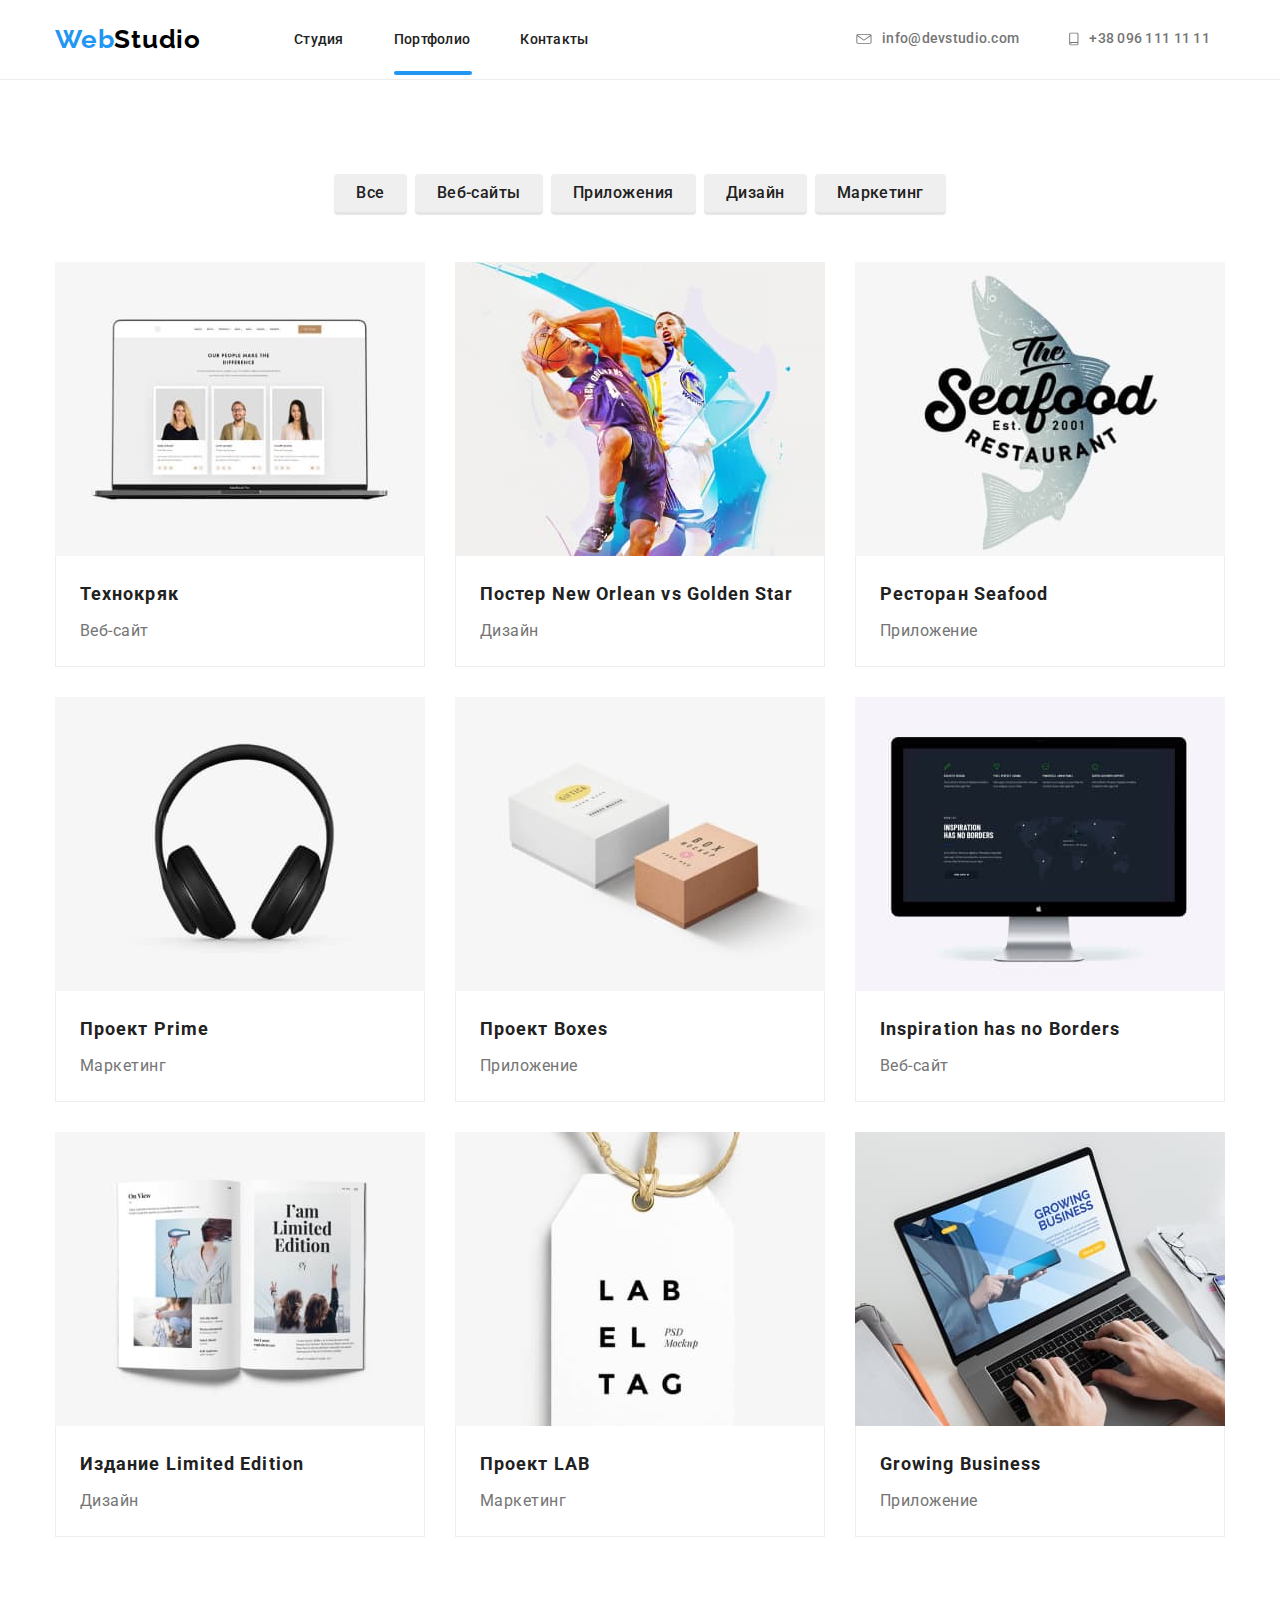
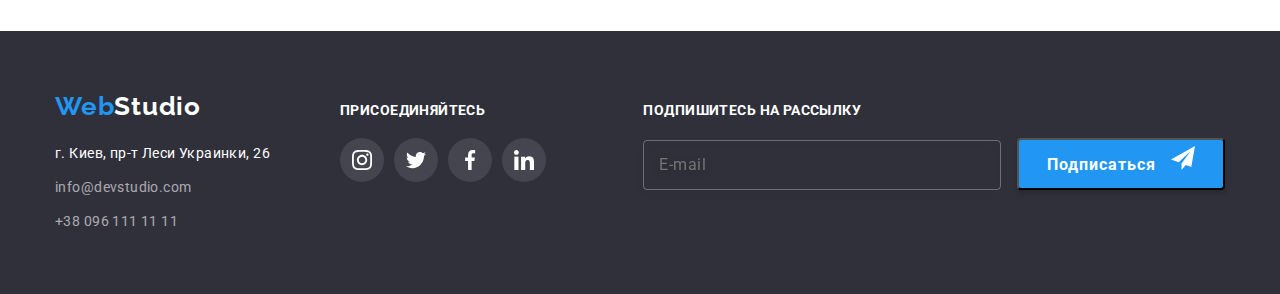
==== commit e9983c36: "add" ====
--- a/portfolio.html
+++ b/portfolio.html
@@ -23,34 +23,34 @@
    
     <!--header  -->
 
-    <header class="portfolio-page-header">
-      <div class="container header-container">
+    <header class="header">
+      <div class=" header__container container">
         <nav class="page-nav">
-          <a class="logo-header link" href="./index.html" lang="en"
-            >Web<span class="logo-color-header">Studio</span></a>
+          <a class="header__logo_link" href="./index.html" lang="en"
+            >Web<span class="header__logo_color">Studio</span></a>
           <ul class="menu list">
-            <li class="menu-item">
-              <a class="menu-link link" href="./index.html">Студия</a>
-            </li>
-            <li class="menu-item">
-              <a class="menu-link link current portfolio" href="">Портфолио</a>
-            </li>
-            <li class="menu-item">
-              <a class="menu-link link" href="">Контакты</a>
+            <li class="menu__item">
+              <a class="menu__link link" href="./index.html">Студия</a>
+            </li>
+            <li class="menu__item">
+              <a class="menu__link menu__link_current   menu__link_portfolio link" href="">Портфолио</a>
+            </li>
+            <li class="menu__item">
+              <a class="menu__link link" href="">Контакты</a>
             </li>
           </ul>
         </nav>
 
         <ul class="menu list">
-          <li class="menu-item">
-             <a class="contact-email link" href="mailto:info@devstudio.com">
+          <li class="menu__item">
+             <a class="menu__email link" href="mailto:info@devstudio.com">
             <svg class="social-list-icons" width="16" height="12">
               <use href="./images/sprite.svg#icon-envelope"></use>
             </svg> info@devstudio.com</a>
            
           </li>
-          <li class="menu-item">
-            <a class="contact-phone-number link" href="tel:+380961111111">
+          <li class="menu__item">
+            <a class="menu__phone_number link" href="tel:+380961111111">
             <svg class="social-list-icons" width="10px" height="16px">
               <use href="./images/sprite.svg#icon-smartphone"></use>
             </svg>
--- a/css/main.min.css
+++ b/css/main.min.css
@@ -1 +1 @@
-:root{--primary-font: "Roboto", sans-serif;--accent-color: #2196f3;--transition-dur-and-fun: 250ms cubic-bezier(0.4, 0, 0.2, 1)}.visually-hidden{position:absolute;width:1px;height:1px;margin:-1px;border:0;padding:0}h1,h2,h3,h4,p{margin-top:0;margin-bottom:0}ul,ol{margin-top:0;margin-bottom:0;padding-left:0}img{display:block}button{cursor:pointer}.list{list-style:none}.link{text-decoration:none}body{font-family:var(--primary-font)}.section{padding-top:94px;padding-bottom:94px}.container{width:1200px;margin-left:auto;margin-right:auto;padding-left:15px;padding-right:15px}.modal-btn{padding-top:8px;padding-bottom:8px;padding-right:37px;padding-left:37px;font-weight:700;font-size:16px;line-height:1.87;color:#fff;background:var(--accent-color);font-family:inherit;letter-spacing:.06em;border-radius:4px;margin-top:30px;transition:var(--transition-dur-and-fun);border:none}.modal-btn:hover,.modal-btn:focus{background-color:#188ce8;box-shadow:0px 4px 4px rgba(0,0,0,.15);border-radius:4px;transition:var(--transition-dur-and-fun)}.page-header{padding-bottom:24px;padding-top:24px;border-bottom:1px solid #ececec}.header-container{display:flex;align-items:center}.page-nav{display:flex;align-items:center}.logo-header{font-family:"Raleway",sans-serif;font-weight:700;font-size:26px;line-height:1.19;letter-spacing:.03em;color:var(--accent-color);text-decoration:none;margin-right:93px}.logo-color-header{color:#000}.menu{display:flex;align-items:center;margin-left:auto}.menu-link.current{color:var(--accent-color)}.menu-item:not(:last-child){margin-right:50px;align-items:center}.menu-link{position:relative;font-weight:500;font-size:14px;line-height:1.14;letter-spacing:.02em;color:#212121;transition:color var(--transition-dur-and-fun)}.menu-link:hover,.menu-link:focus{color:var(--accent-color);transition:color var(--transition-dur-and-fun)}.current{color:var(--accent-color)}.contact-email{align-items:center;font-size:14px;line-height:1.14;letter-spacing:.02em;color:#757575;transition:color var(--transition-dur-and-fun)}.contact-email:hover,.contact-email:focus{color:var(--accent-color)}.contact-phone-number{font-size:14px;line-height:1.14;letter-spacing:.02em;color:#757575;padding-right:15px;transition:color var(--transition-dur-and-fun)}.contact-phone-number:hover,.contact-phone-number:focus{color:var(--accent-color);transition:color var(--transition-dur-and-fun)}.social-list-icons{align-items:center;margin-right:10px;fill:currentColor;transition:color var(--transition-dur-and-fun)}.social-list-item{width:44px;height:44px}.social-list-icons:hover,.social-list-icons:focus{fill:var(--accent-color);transition:color var(--transition-dur-and-fun)}.studio::after{display:block;width:48px;height:4px;background-color:#2196f3;border-radius:2px;content:"";position:absolute;bottom:-28px}.hero-title{font-weight:900;font-size:44px;line-height:1.36;letter-spacing:.06em;text-transform:uppercase;color:#fff;margin-left:auto;margin-right:auto;width:691px}.color-hero{background:#2f303a}.hero-section{padding-top:200px;padding-bottom:200px;text-align:center;background-image:linear-gradient(rgba(47, 48, 58, 0.4), rgba(47, 48, 58, 0.4)),url(../images/header-image/header-img.jpg);background-size:cover;background-color:#c4c4c4;max-width:1600px;margin:0 auto}.visually-hidden{position:absolute;width:1px;height:1px;margin:-1px;border:0;padding:0;white-space:nowrap;clip-path:inset(100%);clip:rect(0 0 0 0);overflow:hidden}.list-advantages{margin:0;padding:0;list-style:none;gap:30px}.icon-advantage-container{display:flex;align-items:center;justify-content:center;border-radius:4px;height:120px;margin-bottom:25px;background:#f5f4fa}.icon-advantage{width:70px;height:70px}.advantages-description{width:270px}.emoloyees-section{padding-top:94px;padding-bottom:94px}.subtitle{font-weight:700;font-size:14px;line-height:1.14;letter-spacing:.03em;text-transform:uppercase;color:#212121;margin-bottom:10px}.subtitle-text{line-height:1.71;color:#757575}.list{justify-content:center;display:flex}.what-we-do{padding-top:0}.business-subheading{text-align:center;margin-bottom:50px;font-size:36px;line-height:1.17;text-align:center;letter-spacing:.03em;color:#212121}.do-list{justify-content:center;display:flex;gap:30px;list-style:none}.team-section{background-color:#f5f4fa}.employees-list{list-style:none}.team-container{width:1200px;margin-left:auto;margin-right:auto;padding-left:15px;padding-right:15px;background:#f5f4fa}.employees-title{font-size:36px;line-height:1.7;text-align:center;letter-spacing:.03em;color:#212121;margin-bottom:50px;text-align:center;margin-bottom:50px}.employees-list{display:flex;flex-wrap:wrap;gap:30px}.employees-card{flex-basis:calc((100% - 90px)/4)}.empolyees-card-description{padding-top:30px;padding-bottom:30px;text-align:center;background-color:#fff}.names{font-weight:500;font-size:16px;line-height:1.19;letter-spacing:.03em;color:#212121;margin-bottom:12px}.position{line-height:1.19;letter-spacing:.03em;color:#757575;margin-bottom:16px}.social-list{display:flex;justify-content:center;gap:10px;list-style:none}.social-list-link{display:flex;align-items:center;justify-content:center;width:100%;height:100%;border-radius:50%;background-color:#fff;transition:background-color var(--transition-dur-and-fun)}.social-list-link:hover,.social-list-link:focus{background-color:#2196f3}.social-list-link:hover .social-list-icon,.social-list-link:focus .social-list-icon{fill:#fff;cursor:pointer}.social-list-icon{fill:#afb1b8;transition:fill var(--transition-dur-and-fun)}.constant-clients{padding-top:94px;padding-bottom:94px}.constant-client-list{display:flex;justify-content:center;list-style:none}.client-list-icon{width:170px;height:92px;transition:fill var(--transition-dur-and-fun)}.client-list-link{display:flex;justify-content:center;align-items:center;border:1px solid #afb1b8;border-radius:4px;fill:#afb1b8;transition:border-color var(--transition-dur-and-fun)}.client-list-link:hover .client-list-icon,.client-list-link:focus .client-list-icon{fill:#2196f3;cursor:pointer;transition:fill var(--transition-dur-and-fun)}.client-list-link:hover,.client-list-link:focus{border-color:#2196f3}.constant-client-item:not(:last-child){margin-right:30px}.footer-container{display:flex;align-items:baseline}.list-menu{list-style:none}.footer-menu-item:not(:last-child){margin-bottom:10px}.logo-footer{font-family:"Raleway",sans-serif;font-weight:700;font-size:26px;line-height:1.19;letter-spacing:.03em;color:var(--accent-color);text-decoration:none;margin-bottom:20px;display:block}.contacts{font-style:normal;font-size:14px;line-height:1.71;letter-spacing:.03em;color:#fff;transition:color var(--transition-dur-and-fun),background var(--transition-dur-and-fun)}.contacts:hover,.contacts:focus{color:var(--accent-color);transition:var(--transition-dur-and-fun)}.logo-color-footer{color:#fff}.contact-detail{font-style:normal;font-size:14px;line-height:1.71;letter-spacing:.03em;color:rgba(255,255,255,.6);transition:color var(--transition-dur-and-fun),background var(--transition-dur-and-fun)}.contact-detail:hover,.contact-detail:focus{color:var(--accent-color);transition:var(--transition-dur-and-fun)}.footer-color{background:#2f303a;padding-top:60px;padding-bottom:60px}.footer-social-list-container{margin-left:70px}.footer-social-list-item{list-style:none}.footer-paragraph{font-weight:700;font-size:14px;line-height:16px;letter-spacing:.03em;text-transform:uppercase;color:#fff;padding-bottom:20px}.footer-social-list{display:flex;justify-content:center;gap:10px}.footer-social-list-link{display:flex;justify-content:center;align-items:center;width:44px;height:44px;border-radius:50%;background-color:rgba(255,255,255,.1);transition:background var(--transition-dur-and-fun)}.footer-social-list-icon{fill:#fff}.footer-social-list-link:hover,.footer-social-list-link:focus{background-color:var(--accent-color);transition:var(--transition-dur-and-fun)}.footer-subscribe-to-newsletter{font-weight:700;font-size:14px;line-height:16px;letter-spacing:.03em;text-transform:uppercase;color:#fff;margin-bottom:20px}.footer-subscription-container{align-items:center;margin-left:auto;background-color:#2f303a}.footer-subscription-button{padding:10px 28px;padding-top:6px;padding-bottom:8px;background:#2196f3;box-shadow:0px 4px 4px rgba(0,0,0,.15);border-radius:4px;margin-left:12px;font-weight:700;font-size:16px;line-height:1.88;color:#fff;letter-spacing:.06em}.footer-form-input{height:50px;width:358px;padding:15px;font-weight:400;font-size:16px;line-height:1.25;letter-spacing:.03em;background-color:rgba(0,0,0,0);color:rgba(255,255,255,.6);border:1px solid rgba(255,255,255,.3);border-radius:4px;filter:drop-shadow(0px 4px 4px rgba(0, 0, 0, 0.15))}.footer-form-lable{border-radius:4px}.footer-submit-btn-icon{margin-left:10px}.menu-link{font-weight:500;font-size:14px;line-height:1.14;letter-spacing:.02em;color:#212121;position:relative}.portfolio-page-header{padding-top:24px;border-bottom:1px solid #ececec;padding-bottom:24px}.contact-phone-number{font-weight:500;font-size:14px;line-height:1.14;letter-spacing:.02em;color:#757575;display:flex;align-items:center}.contact-email{font-weight:500;font-size:14px;line-height:1.14;letter-spacing:.02em;color:#757575;display:flex;align-items:center}.portfolio::after{display:block;width:78px;height:4px;background-color:#2196f3;border-radius:2px;content:"";position:absolute;bottom:-28px}.social-list-icons{align-items:center;margin-right:10px;fill:currentColor}.portfolio-list-hero{margin-bottom:50px;border:none}.portfolio-menu-item:not(:last-child){margin-right:8px}.portfolio-btn{font-weight:500;font-size:16px;line-height:1.62;letter-spacing:.03em;color:#212121;font-family:inherit;padding-top:6px;padding-bottom:6px;padding-right:22px;padding-left:22px;border:none;border-radius:4px;box-shadow:0px 3px 1px rgba(0,0,0,.1);transition:color var(--transition-dur-and-fun),background var(--transition-dur-and-fun),box-shadow var(--transition-dur-and-fun)}portfolio-btn:not(:last-child){margin-right:8px}.portfolio-btn:hover,.portfolio-btn:focus{color:#fff;background:var(--accent-color);box-shadow:0px 1px 1px rgba(0,0,0,.12),0px 4px 4px rgba(0,0,0,.06),1px 4px 6px rgba(0,0,0,.16);border-radius:4px;transition:color var(--transition-dur-and-fun),background var(--transition-dur-and-fun),box-shadow var(--transition-dur-and-fun)}.overlay{position:absolute;overflow-y:scroll;transform:translate(0, 100%);transition:transform var(--transition-dur-and-fun);left:0;top:0;font-size:18px;line-height:1.56;letter-spacing:.03em;padding-top:61px;padding-bottom:65px;padding-right:24px;padding-left:24px;width:100%;height:100%;color:#fff;background-color:rgba(33,150,243,.9)}.team-list-link-wrapper{transition:background var(--transition-dur-and-fun)}.team-list-link-wrapper:hover,.team-list-link-wrapper:focus{display:block;box-shadow:0px 1px 1px rgba(0,0,0,.12),0px 4px 4px rgba(0,0,0,.06),1px 4px 6px rgba(0,0,0,.16)}.team-list-link-wrapper:hover .overlay,.team-list-link-wrapper:focus .overlay{transform:translate(0, 0)}.portfolio-project-lists{flex-basis:calc((100% - 60px)/3);position:relative}.team-list-img-wrapper{position:relative;overflow:hidden}.portfolio-lists{display:flex;flex-wrap:wrap;gap:30px}.project-name-cards{border:1px solid #eee;border-top:none;padding-top:20px;padding-left:24px;padding-right:24px;padding-bottom:20px}.project-name{font-weight:700;font-size:18px;line-height:2;letter-spacing:.06em;color:#212121;margin-bottom:4px}.project-category{line-height:1.88;letter-spacing:.03em;color:#757575}.backdrop{position:fixed;top:0;left:0;z-index:100;width:100%;height:100%;background-color:rgba(0,0,0,.2);transition:opacity var(--transition-dur-and-fun),visibility var(--transition-dur-and-fun)}.backdrop.is-hidden{opacity:0;visibility:hidden;pointer-events:none}.modal{position:absolute;top:50%;left:50%;transform:translate(-50%, -50%);width:528px;height:581px;background-color:#fff;box-shadow:0px 1px 3px rgba(0,0,0,.12),0px 1px 1px rgba(0,0,0,.14),0px 2px 1px rgba(0,0,0,.2);border-radius:4px;padding:40px}.modal-close-btn{position:absolute;top:10px;right:10px;display:flex;justify-content:center;align-items:center;width:30px;height:30px;border-radius:50%;background-color:#fff;border:1px solid rgba(0,0,0,.1);padding:0;transition:border-color var(--transition-dur-and-fun)}.modal-close-btn:hover,.modal-close-btn:focus{fill:var(--accent-color);transition:fill var(--accent-color)}.button{transition:fill var(--transition-dur-and-fun);position:absolute;top:8px;right:8px;border:1px solid rgba(0,0,0,.1);background-color:#fff;border-radius:50%}.modal-close-btn:hover .modal-close-btn-icon,.modal-close-btn:focus .modal-close-btn-icon{fill:var(--accent-color)}.modal-window-text{font-weight:700;font-size:20px;line-height:23px;text-align:center;letter-spacing:.03em;color:#212121;margin-bottom:12px}.modal-form{display:flex;flex-direction:column}.modal-form-field{margin-bottom:10px}.modal-form-input-desc{display:block;font-size:12px;line-height:1.17;letter-spacing:.01em;color:#757575;margin-bottom:4px}.modal-form-input-wrapper{position:relative;display:block}.modal-form-input{width:100%;height:40px;border:1px solid rgba(33,33,33,.2);border-radius:4px;padding-left:42px;color:#000;transition:border-color var(--transition-dur-and-fun)}.modal-form-input:focus{border-color:var(--accent-color);outline:none}.modal-form-input-icon{position:absolute;top:50%;left:12px;transform:translateY(-50%);display:block;width:18px;height:18px;transition:fill var(--transition-dur-and-fun)}.modal-form-input:focus+.modal-form-input-icon{fill:var(--accent-color)}.modal-form-message{font-size:12px;resize:none;width:100%;height:120px;padding:12px;transition:border-color var(--transition-dur-and-fun);border-radius:4px}.modal-form-message::placeholder{color:rgba(117,117,117,.5)}.modal-form-message:focus{outline:none;border-color:var(--accent-color)}.modal-form-check-desc{display:flex;align-items:center;font-size:14px;margin-bottom:30px}.modal-form-check-desc::before{content:"";display:block;width:16px;height:15px;border:1px solid #212121;cursor:pointer;border-radius:4px;margin-right:7px}.modal-form-check:checked+.modal-form-check-desc::before{background-color:var(--accent-color);background-image:url(../images/modal-window/Vector.png);background-origin:border-box;background-repeat:no-repeat;background-position:center;border:none}.modal-form-check:focus+.modal-form-check-desc::before{outline:var(--accent-color)}.modal-form-submit{align-self:center;min-width:150px;height:50px;line-height:1.87;color:#fff;background:var(--accent-color);font-family:inherit;letter-spacing:.06em;border-radius:4px;border:none;transition:var(--transition-dur-and-fun);box-shadow:0px 4px 4px rgba(0,0,0,.15)}.modal-form-submit:focus{background-color:#188ce8;box-shadow:0px 4px 4px rgba(0,0,0,.15)}.agree-to-subscription{font-size:14px;line-height:1.71;letter-spacing:.03em;color:#757575}.accept-terms-link{font-size:14px;line-height:1.7;letter-spacing:.03em;text-decoration-line:underline;color:#2196f3}/*# sourceMappingURL=main.min.css.map */+:root{--primary-font: "Roboto", sans-serif;--accent-color: #2196f3;--transition-dur-and-fun: 250ms cubic-bezier(0.4, 0, 0.2, 1)}.visually-hidden{position:absolute;width:1px;height:1px;margin:-1px;border:0;padding:0}h1,h2,h3,h4,p{margin-top:0;margin-bottom:0}ul,ol{margin-top:0;margin-bottom:0;padding-left:0}img{display:block}button{cursor:pointer}.list{list-style:none}.link{text-decoration:none}body{font-family:var(--primary-font)}.section{padding-top:94px;padding-bottom:94px}.container{width:1200px;margin-left:auto;margin-right:auto;padding-left:15px;padding-right:15px}.modal-btn{padding-top:8px;padding-bottom:8px;padding-right:37px;padding-left:37px;font-weight:700;font-size:16px;line-height:1.87;color:#fff;background:var(--accent-color);font-family:inherit;letter-spacing:.06em;border-radius:4px;margin-top:30px;transition:var(--transition-dur-and-fun);border:none}.modal-btn:hover,.modal-btn:focus{background-color:#188ce8;box-shadow:0px 4px 4px rgba(0,0,0,.15);border-radius:4px;transition:var(--transition-dur-and-fun)}.header{padding-bottom:24px;padding-top:24px;border-bottom:1px solid #ececec}.header__container{display:flex;align-items:center}.page-nav{display:flex;align-items:center}.header__logo_link{font-family:"Raleway",sans-serif;font-weight:700;font-size:26px;line-height:1.19;letter-spacing:.03em;color:var(--accent-color);text-decoration:none;margin-right:93px}.header__logo_color{color:#000}.menu{display:flex;align-items:center;margin-left:auto}.menu-link.current{color:var(--accent-color)}.menu__item:not(:last-child){margin-right:50px;align-items:center}.menu__link{position:relative;font-weight:500;font-size:14px;line-height:1.14;letter-spacing:.02em;color:#212121;transition:color var(--transition-dur-and-fun)}.menu__link:hover,.menu__link:focus{color:var(--accent-color);transition:color var(--transition-dur-and-fun)}.current{color:var(--accent-color)}.menu__email{display:flex;align-items:center;font-size:14px;line-height:1.14;letter-spacing:.02em;color:#757575;transition:color var(--transition-dur-and-fun)}.menu__email:hover,.menu__email:focus{color:var(--accent-color)}.menu__phone_number{font-size:14px;line-height:1.14;letter-spacing:.02em;color:#757575;padding-right:15px;transition:color var(--transition-dur-and-fun)}.menu__phone_number:hover,.menu__phone_number:focus{color:var(--accent-color);transition:color var(--transition-dur-and-fun)}.social-list-icons{align-items:center;margin-right:10px;fill:currentColor;transition:color var(--transition-dur-and-fun)}.social-list-icons:hover,.social-list-icons:focus{fill:var(--accent-color);transition:color var(--transition-dur-and-fun)}.social-list-item{width:44px;height:44px}.menu__link_studio::after{display:block;width:48px;height:4px;background-color:#2196f3;border-radius:2px;content:"";position:absolute;bottom:-28px}.hero-title{font-weight:900;font-size:44px;line-height:1.36;letter-spacing:.06em;text-transform:uppercase;color:#fff;margin-left:auto;margin-right:auto;width:691px}.color-hero{background:#2f303a}.hero-section{padding-top:200px;padding-bottom:200px;text-align:center;background-image:linear-gradient(rgba(47, 48, 58, 0.4), rgba(47, 48, 58, 0.4)),url(../images/header-image/header-img.jpg);background-size:cover;background-color:#c4c4c4;max-width:1600px;margin:0 auto}.visually-hidden{position:absolute;width:1px;height:1px;margin:-1px;border:0;padding:0;white-space:nowrap;clip-path:inset(100%);clip:rect(0 0 0 0);overflow:hidden}.list-advantages{margin:0;padding:0;list-style:none;gap:30px}.icon-advantage-container{display:flex;align-items:center;justify-content:center;border-radius:4px;height:120px;margin-bottom:25px;background:#f5f4fa}.icon-advantage{width:70px;height:70px}.advantages-description{width:270px}.emoloyees-section{padding-top:94px;padding-bottom:94px}.subtitle{font-weight:700;font-size:14px;line-height:1.14;letter-spacing:.03em;text-transform:uppercase;color:#212121;margin-bottom:10px}.subtitle-text{line-height:1.71;color:#757575}.list{justify-content:center;display:flex}.what-we-do{padding-top:0}.business-subheading{text-align:center;margin-bottom:50px;font-size:36px;line-height:1.17;text-align:center;letter-spacing:.03em;color:#212121}.do-list{justify-content:center;display:flex;gap:30px;list-style:none}.team-section{background-color:#f5f4fa}.team-container{width:1200px;margin-left:auto;margin-right:auto;padding-left:15px;padding-right:15px;background:#f5f4fa}.employees-title{font-size:36px;line-height:1.7;text-align:center;letter-spacing:.03em;color:#212121;margin-bottom:50px;text-align:center;margin-bottom:50px}.employees-list{list-style:none;display:flex;flex-wrap:wrap;gap:30px}.employees-card{flex-basis:calc((100% - 90px)/4)}.empolyees-card-description{padding-top:30px;padding-bottom:30px;text-align:center;background-color:#fff}.names{font-weight:500;font-size:16px;line-height:1.19;letter-spacing:.03em;color:#212121;margin-bottom:12px}.position{line-height:1.19;letter-spacing:.03em;color:#757575;margin-bottom:16px}.social-list{display:flex;justify-content:center;gap:10px;list-style:none}.social-list-link{display:flex;align-items:center;justify-content:center;width:100%;height:100%;border-radius:50%;background-color:#fff;transition:background-color var(--transition-dur-and-fun)}.social-list-link:hover,.social-list-link:focus{background-color:#2196f3}.social-list-linkhover .social-list-icon,.social-list-linkfocus .social-list-icon{fill:#fff;cursor:pointer}.social-list-icon{fill:#afb1b8;transition:fill var(--transition-dur-and-fun)}.constant-clients{padding-top:94px;padding-bottom:94px}.constant-client-list{display:flex;justify-content:center;list-style:none}.client-list-icon{width:170px;height:92px;transition:fill var(--transition-dur-and-fun)}.client-list-link{display:flex;justify-content:center;align-items:center;border:1px solid #afb1b8;border-radius:4px;fill:#afb1b8;transition:border-color var(--transition-dur-and-fun)}.client-list-link:hover .client-list-icon,.client-list-link:focus .client-list-icon{fill:#2196f3;cursor:pointer;transition:fill var(--transition-dur-and-fun)}.client-list-link:hover,.client-list-link:focus{border-color:#2196f3}.constant-client-item:not(:last-child){margin-right:30px}.footer-container{display:flex;align-items:baseline}.list-menu{list-style:none}.footer-menu-item:not(:last-child){margin-bottom:10px}.logo-footer{font-family:"Raleway",sans-serif;font-weight:700;font-size:26px;line-height:1.19;letter-spacing:.03em;color:var(--accent-color);text-decoration:none;margin-bottom:20px;display:block}.contacts{font-style:normal;font-size:14px;line-height:1.71;letter-spacing:.03em;color:#fff;transition:color var(--transition-dur-and-fun),background var(--transition-dur-and-fun)}.contacts:hover,.contacts:focus{color:var(--accent-color);transition:var(--transition-dur-and-fun)}.logo-color-footer{color:#fff}.contact-detail{font-style:normal;font-size:14px;line-height:1.71;letter-spacing:.03em;color:rgba(255,255,255,.6);transition:color var(--transition-dur-and-fun),background var(--transition-dur-and-fun)}.contact-detail:hover,.contact-detail:focus{color:var(--accent-color);transition:var(--transition-dur-and-fun)}.footer-color{background:#2f303a;padding-top:60px;padding-bottom:60px}.footer-social-list-container{margin-left:70px}.footer-social-list-item{list-style:none}.footer-paragraph{font-weight:700;font-size:14px;line-height:16px;letter-spacing:.03em;text-transform:uppercase;color:#fff;padding-bottom:20px}.footer-social-list{display:flex;justify-content:center;gap:10px}.footer-social-list-link{display:flex;justify-content:center;align-items:center;width:44px;height:44px;border-radius:50%;background-color:rgba(255,255,255,.1);transition:background var(--transition-dur-and-fun)}.footer-social-list-link:hover,.footer-social-list-link:focus{background-color:var(--accent-color);transition:var(--transition-dur-and-fun)}.footer-social-list-icon{fill:#fff}.footer-subscribe-to-newsletter{font-weight:700;font-size:14px;line-height:16px;letter-spacing:.03em;text-transform:uppercase;color:#fff;margin-bottom:20px}.footer-subscription-container{align-items:center;margin-left:auto;background-color:#2f303a}.footer-subscription-button{padding:10px 28px;padding-top:6px;padding-bottom:8px;background:#2196f3;box-shadow:0px 4px 4px rgba(0,0,0,.15);border-radius:4px;margin-left:12px;font-weight:700;font-size:16px;line-height:1.88;color:#fff;letter-spacing:.06em}.footer-form-input{height:50px;width:358px;padding:15px;font-weight:400;font-size:16px;line-height:1.25;letter-spacing:.03em;background-color:rgba(0,0,0,0);color:rgba(255,255,255,.6);border:1px solid rgba(255,255,255,.3);border-radius:4px;filter:drop-shadow(0px 4px 4px rgba(0, 0, 0, 0.15))}.footer-form-lable{border-radius:4px}.footer-submit-btn-icon{margin-left:10px}.menu-link{font-weight:500;font-size:14px;line-height:1.14;letter-spacing:.02em;color:#212121;position:relative}.header{padding-top:24px;border-bottom:1px solid #ececec;padding-bottom:24px}.menu__phone_number{font-weight:500;font-size:14px;line-height:1.14;letter-spacing:.02em;color:#757575;display:flex;align-items:center}.menu__email{font-weight:500;font-size:14px;line-height:1.14;letter-spacing:.02em;color:#757575;display:flex;align-items:center}.menu__link_portfolio::after{display:block;width:78px;height:4px;background-color:#2196f3;border-radius:2px;content:"";position:absolute;bottom:-28px}.social-list-icons{align-items:center;margin-right:10px;fill:currentColor}.portfolio-list-hero{margin-bottom:50px;border:none}.portfolio-menu-item:not(:last-child){margin-right:8px}.portfolio-btn{font-weight:500;font-size:16px;line-height:1.62;letter-spacing:.03em;color:#212121;font-family:inherit;padding-top:6px;padding-bottom:6px;padding-right:22px;padding-left:22px;border:none;border-radius:4px;box-shadow:0px 3px 1px rgba(0,0,0,.1);transition:color var(--transition-dur-and-fun),background var(--transition-dur-and-fun),box-shadow var(--transition-dur-and-fun)}.portfolio-btn:not(:last-child){margin-right:8px}.portfolio-btn:hover,.portfolio-btn:focus{color:#fff;background:var(--accent-color);box-shadow:0px 1px 1px rgba(0,0,0,.12),0px 4px 4px rgba(0,0,0,.06),1px 4px 6px rgba(0,0,0,.16);border-radius:4px;transition:color var(--transition-dur-and-fun),background var(--transition-dur-and-fun),box-shadow var(--transition-dur-and-fun)}.overlay{position:absolute;overflow-y:scroll;transform:translate(0, 100%);transition:transform var(--transition-dur-and-fun);left:0;top:0;font-size:18px;line-height:1.56;letter-spacing:.03em;padding-top:61px;padding-bottom:65px;padding-right:24px;padding-left:24px;width:100%;height:100%;color:#fff;background-color:rgba(33,150,243,.9)}.team-list-link-wrapper{transition:background var(--transition-dur-and-fun)}.team-list-link-wrapper:hover,.team-list-link-wrapper:focus{display:block;box-shadow:0px 1px 1px rgba(0,0,0,.12),0px 4px 4px rgba(0,0,0,.06),1px 4px 6px rgba(0,0,0,.16)}.team-list-link-wrapper:hover .overlay,.team-list-link-wrapper:focus .overlay{transform:translate(0, 0)}.portfolio-project-lists{flex-basis:calc((100% - 60px)/3);position:relative}.team-list-img-wrapper{position:relative;overflow:hidden}.portfolio-lists{display:flex;flex-wrap:wrap;gap:30px}.project-name-cards{border:1px solid #eee;border-top:none;padding-top:20px;padding-left:24px;padding-right:24px;padding-bottom:20px}.project-name{font-weight:700;font-size:18px;line-height:2;letter-spacing:.06em;color:#212121;margin-bottom:4px}.project-category{line-height:1.88;letter-spacing:.03em;color:#757575}.backdrop{position:fixed;top:0;left:0;z-index:100;width:100%;height:100%;background-color:rgba(0,0,0,.2);transition:opacity var(--transition-dur-and-fun),visibility var(--transition-dur-and-fun)}.backdrop.is-hidden{opacity:0;visibility:hidden;pointer-events:none}.modal{position:absolute;top:50%;left:50%;transform:translate(-50%, -50%);width:528px;height:581px;background-color:#fff;box-shadow:0px 1px 3px rgba(0,0,0,.12),0px 1px 1px rgba(0,0,0,.14),0px 2px 1px rgba(0,0,0,.2);border-radius:4px;padding:40px}.modal-close-btn{position:absolute;top:10px;right:10px;display:flex;justify-content:center;align-items:center;width:30px;height:30px;border-radius:50%;background-color:#fff;border:1px solid rgba(0,0,0,.1);padding:0;transition:border-color var(--transition-dur-and-fun)}.modal-close-btn:hover .modal-close-btn-icon,.modal-close-btn:focus .modal-close-btn-icon{fill:var(--accent-color)}.modal-close-btn .modal-close-btn:hover,.modal-close-btn .modal-close-btn:focus{fill:var(--accent-color);transition:fill var(--accent-color)}.button{transition:fill var(--transition-dur-and-fun);position:absolute;top:8px;right:8px;border:1px solid rgba(0,0,0,.1);background-color:#fff;border-radius:50%}.modal-window-text{font-weight:700;font-size:20px;line-height:23px;text-align:center;letter-spacing:.03em;color:#212121;margin-bottom:12px}.modal-form{display:flex;flex-direction:column}.modal-form-field{margin-bottom:10px}.modal-form-input-desc{display:block;font-size:12px;line-height:1.17;letter-spacing:.01em;color:#757575;margin-bottom:4px}.modal-form-input-wrapper{position:relative;display:block}.modal-form-input{width:100%;height:40px;border:1px solid rgba(33,33,33,.2);border-radius:4px;padding-left:42px;color:#000;transition:border-color var(--transition-dur-and-fun)}.modal-form-input:focus{border-color:var(--accent-color);outline:none}.modal-form-input-icon{position:absolute;top:50%;left:12px;transform:translateY(-50%);display:block;width:18px;height:18px;transition:fill var(--transition-dur-and-fun)}.modal-form-input:focus+.modal-form-input-icon{fill:var(--accent-color)}.modal-form-message{font-size:12px;resize:none;width:100%;height:120px;padding:12px;transition:border-color var(--transition-dur-and-fun);border-radius:4px}.modal-form-message::placeholder{color:rgba(117,117,117,.5)}.modal-form-message:focus{outline:none;border-color:var(--accent-color)}.modal-form-check-desc{display:flex;align-items:center;font-size:14px;margin-bottom:30px}.modal-form-check-desc::before{content:"";display:block;width:16px;height:15px;border:1px solid #212121;cursor:pointer;border-radius:4px;margin-right:7px}.modal-form-check:checked+.modal-form-check-desc::before::before{background-color:var(--accent-color);background-image:url(../images/modal-window/Vector.png);background-origin:border-box;background-repeat:no-repeat;background-position:center;border:none}.modal-form-check:focus+.modal-form-check-desc::before::before{outline:var(--accent-color)}.modal-form-submit{align-self:center;min-width:150px;height:50px;line-height:1.87;color:#fff;background:var(--accent-color);font-family:inherit;letter-spacing:.06em;border-radius:4px;border:none;transition:var(--transition-dur-and-fun);box-shadow:0px 4px 4px rgba(0,0,0,.15)}.modal-form-submit:focus{background-color:#188ce8;box-shadow:0px 4px 4px rgba(0,0,0,.15)}.agree-to-subscription{font-size:14px;line-height:1.71;letter-spacing:.03em;color:#757575}.accept-terms-link{font-size:14px;line-height:1.7;letter-spacing:.03em;text-decoration-line:underline;color:#2196f3}/*# sourceMappingURL=main.min.css.map */